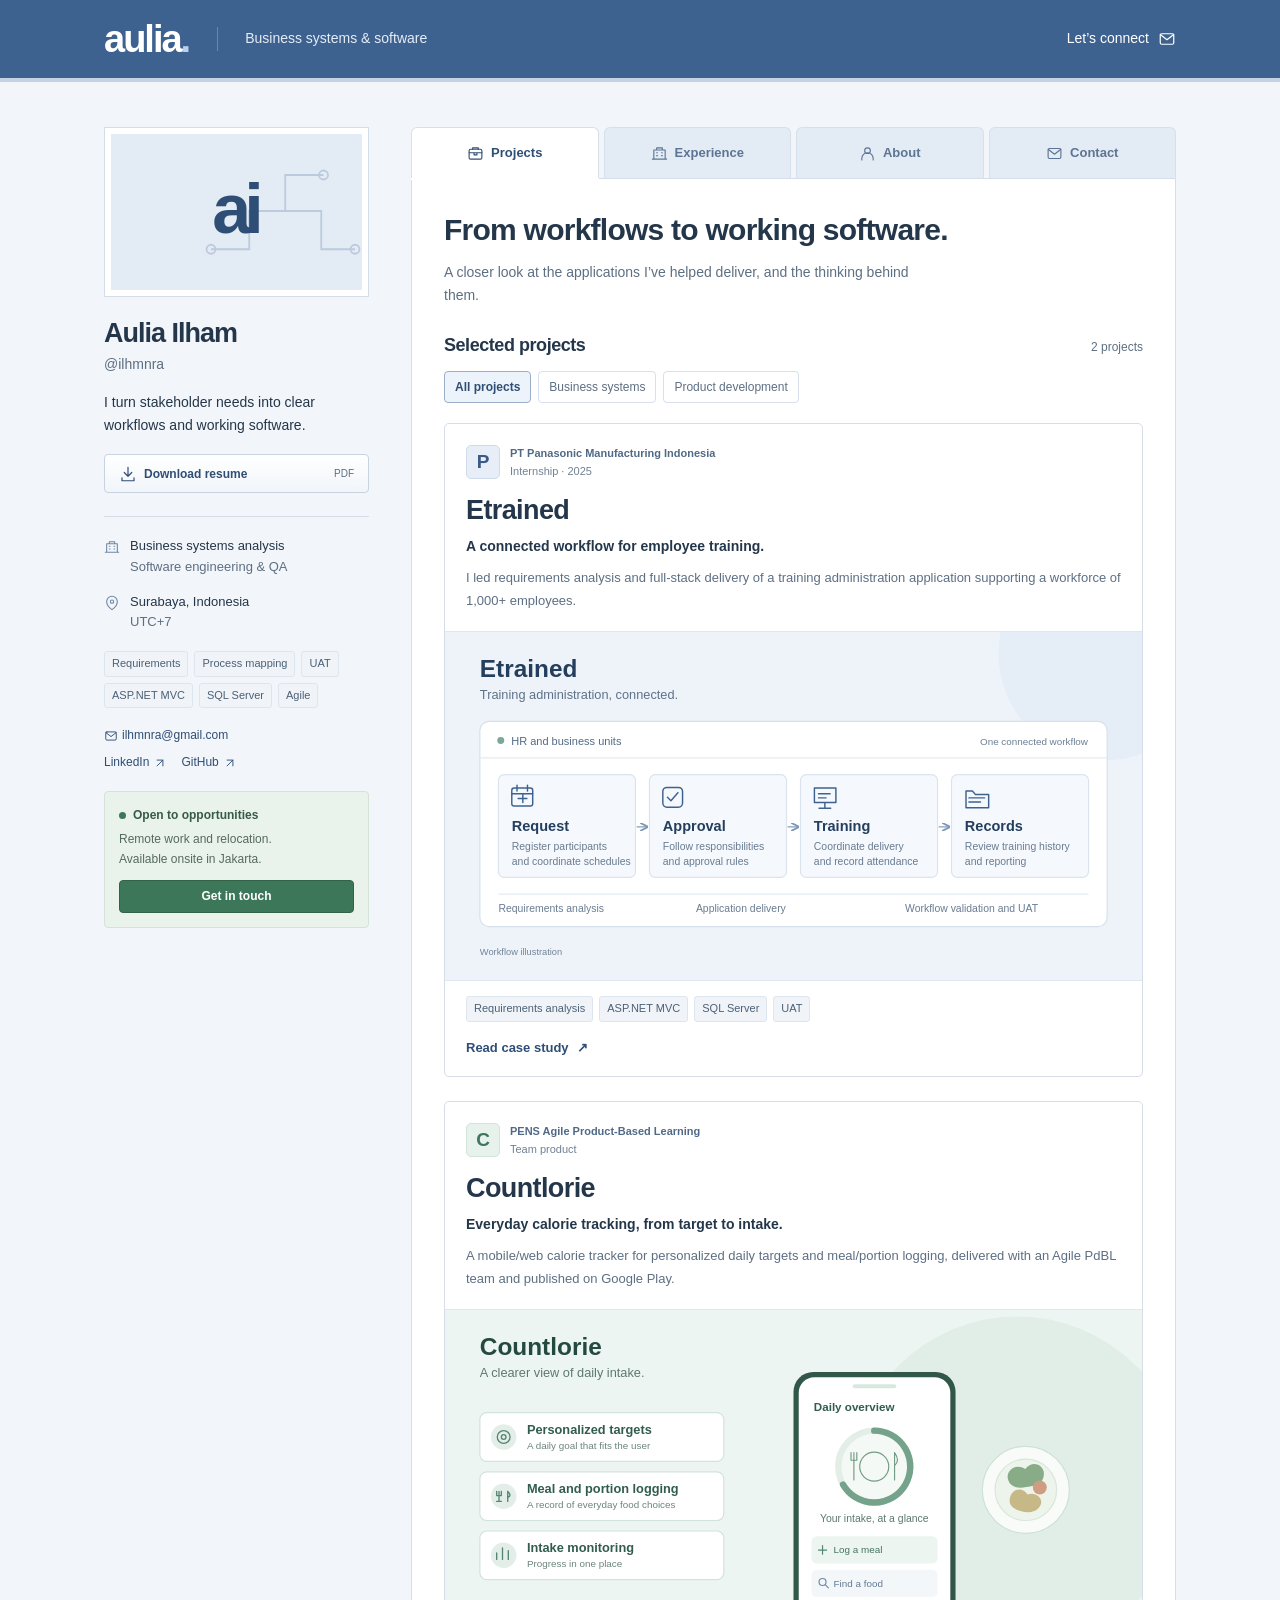
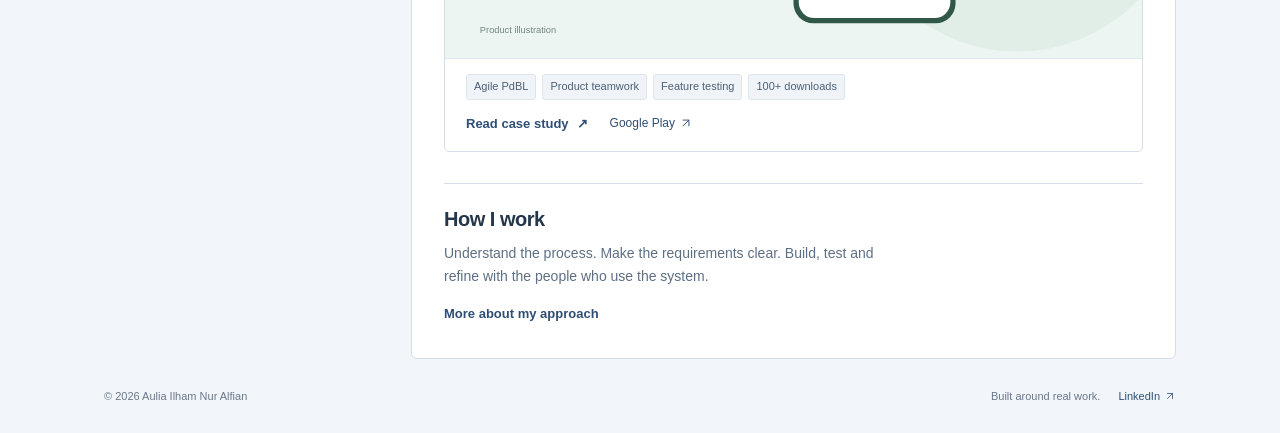
==== index.html @ 9105d826 "Build Aulia Ilham portfolio with project case studies" ====
<!doctype html>
<html lang="en"><head><meta charset="utf-8"><meta name="viewport" content="width=device-width, initial-scale=1">
<title>Projects | Aulia Ilham</title><meta name="description" content="Business systems analysis and software engineering portfolio of Aulia Ilham. Explore Etrained at Panasonic and the Countlorie Agile product.">
<meta name="theme-color" content="#3e628f"><meta property="og:type" content="website"><meta property="og:title" content="Projects | Aulia Ilham"><meta property="og:description" content="Business systems analysis and software engineering portfolio of Aulia Ilham. Explore Etrained at Panasonic and the Countlorie Agile product.">
<link rel="icon" href="./assets/favicon.svg" type="image/svg+xml"><link rel="stylesheet" href="./assets/styles.css"><script src="./assets/site.js" defer></script></head>
<body><a class="skip-link" href="#main-content">Skip to content</a>
<header class="masthead"><div class="masthead-inner"><a class="wordmark" href="./index.html" aria-label="Aulia Ilham home">aulia<span>.</span></a><p>Business systems &amp; software</p><a class="header-contact" href="mailto:ilhmnra@gmail.com">Let’s connect <svg class="icon" viewBox="0 0 24 24" fill="none" stroke="currentColor" stroke-width="1.6" stroke-linecap="round" stroke-linejoin="round" aria-hidden="true"><rect x="3" y="5" width="18" height="14" rx="2"/><path d="m3 6 9 7 9-7"/></svg></a></div></header>
<div class="layout"><aside class="profile" aria-label="About Aulia Ilham">
<div class="avatar" aria-hidden="true"><span>ai</span><svg viewBox="0 0 160 160"><path d="M16 106h34V72h32V40h34M82 72h32v34h30"/><circle cx="16" cy="106" r="4"/><circle cx="116" cy="40" r="4"/><circle cx="144" cy="106" r="4"/></svg></div>
<h2>Aulia Ilham</h2><p class="handle">@ilhmnra</p><p class="profile-intro">I turn stakeholder needs into clear workflows and working software.</p>
<a class="button secondary resume-button" href="./assets/Aulia-Ilham-Resume.pdf" download><svg class="icon" viewBox="0 0 24 24" fill="none" stroke="currentColor" stroke-width="1.6" stroke-linecap="round" stroke-linejoin="round" aria-hidden="true"><path d="M12 3v12m-5-5 5 5 5-5M4 17v4h16v-4"/></svg> Download resume <span class="file-type">PDF</span></a>
<div class="profile-details"><p><svg class="icon" viewBox="0 0 24 24" fill="none" stroke="currentColor" stroke-width="1.6" stroke-linecap="round" stroke-linejoin="round" aria-hidden="true"><path d="M4 20V7h16v13M8 7V4h8v3M2 20h20M8 11h1m6 0h1m-8 4h1m6 0h1"/></svg> Business systems analysis<br><span>Software engineering &amp; QA</span></p><p><svg class="icon" viewBox="0 0 24 24" fill="none" stroke="currentColor" stroke-width="1.6" stroke-linecap="round" stroke-linejoin="round" aria-hidden="true"><path d="M20 10c0 6-8 12-8 12S4 16 4 10a8 8 0 0 1 16 0Z"/><circle cx="12" cy="10" r="2.5"/></svg> Surabaya, Indonesia<br><span>UTC+7</span></p></div>
<ul class="chips" aria-label="Topics"><li>Requirements</li><li>Process mapping</li><li>UAT</li><li>ASP.NET MVC</li><li>SQL Server</li><li>Agile</li></ul>
<div class="profile-links"><a href="mailto:ilhmnra@gmail.com"><svg class="icon" viewBox="0 0 24 24" fill="none" stroke="currentColor" stroke-width="1.6" stroke-linecap="round" stroke-linejoin="round" aria-hidden="true"><rect x="3" y="5" width="18" height="14" rx="2"/><path d="m3 6 9 7 9-7"/></svg> ilhmnra@gmail.com</a><a class="" href="https://www.linkedin.com/in/auliailham/" target="_blank" rel="noopener noreferrer">LinkedIn<svg class="icon" viewBox="0 0 24 24" fill="none" stroke="currentColor" stroke-width="1.6" stroke-linecap="round" stroke-linejoin="round" aria-hidden="true"><path d="M7 17 17 7M7 7h10v10"/></svg></a><a class="" href="https://github.com/ilhmnra" target="_blank" rel="noopener noreferrer">GitHub<svg class="icon" viewBox="0 0 24 24" fill="none" stroke="currentColor" stroke-width="1.6" stroke-linecap="round" stroke-linejoin="round" aria-hidden="true"><path d="M7 17 17 7M7 7h10v10"/></svg></a></div>
<div class="availability"><p><span class="status-dot" aria-hidden="true"></span>Open to opportunities</p><span>Remote work and relocation.<br> Available onsite in Jakarta.</span><a class="button positive" href="./contact/index.html">Get in touch</a></div></aside>
<div class="content-column"><nav class="tabs" aria-label="Portfolio sections"><a href="./index.html" aria-current=page><svg class="icon" viewBox="0 0 24 24" fill="none" stroke="currentColor" stroke-width="1.6" stroke-linecap="round" stroke-linejoin="round" aria-hidden="true"><rect x="3" y="6" width="18" height="14" rx="2"/><path d="M8 6V4h8v2M3 11h18M10 11v3h4v-3"/></svg><span>Projects</span></a><a href="./experience/index.html" ><svg class="icon" viewBox="0 0 24 24" fill="none" stroke="currentColor" stroke-width="1.6" stroke-linecap="round" stroke-linejoin="round" aria-hidden="true"><path d="M4 20V7h16v13M8 7V4h8v3M2 20h20M8 11h1m6 0h1m-8 4h1m6 0h1"/></svg><span>Experience</span></a><a href="./about/index.html" ><svg class="icon" viewBox="0 0 24 24" fill="none" stroke="currentColor" stroke-width="1.6" stroke-linecap="round" stroke-linejoin="round" aria-hidden="true"><circle cx="12" cy="8" r="4"/><path d="M4 21v-2a8 8 0 0 1 16 0v2"/></svg><span>About</span></a><a href="./contact/index.html" ><svg class="icon" viewBox="0 0 24 24" fill="none" stroke="currentColor" stroke-width="1.6" stroke-linecap="round" stroke-linejoin="round" aria-hidden="true"><rect x="3" y="5" width="18" height="14" rx="2"/><path d="m3 6 9 7 9-7"/></svg><span>Contact</span></a></nav><main id="main-content" tabindex="-1">
<section class="page-heading"><h1>From workflows to working software.</h1><p>A closer look at the applications I’ve helped deliver, and the thinking behind them.</p></section>
<section class="project-collection" aria-labelledby="projects-heading"><div class="collection-heading"><h2 id="projects-heading">Selected projects</h2><span class="result-count" data-result-count aria-live="polite">2 projects</span></div>
<div class="filters" role="group" aria-label="Filter projects"><button class="filter" type="button" aria-pressed="true" data-filter="all">All projects</button><button class="filter" type="button" aria-pressed="false" data-filter="business">Business systems</button><button class="filter" type="button" aria-pressed="false" data-filter="product">Product development</button></div>
<article class="project-card" data-category="business"><div class="project-card-copy"><div class="project-context"><span class="company-mark">P</span><span>PT Panasonic Manufacturing Indonesia<small>Internship · 2025</small></span></div><h3><a href="projects/etrained/index.html">Etrained</a></h3><p class="project-subtitle">A connected workflow for employee training.</p><p>I led requirements analysis and full-stack delivery of a training administration application supporting a workforce of 1,000+ employees.</p></div><a class="project-visual" href="projects/etrained/index.html" tabindex="-1" aria-hidden="true"><img src="assets/etrained-overview.svg" alt="" width="1200" height="600" fetchpriority="high"></a><div class="project-card-bottom"><ul class="chips" aria-label="Topics"><li>Requirements analysis</li><li>ASP.NET MVC</li><li>SQL Server</li><li>UAT</li></ul><a class="read-link" href="projects/etrained/index.html">Read case study <span aria-hidden="true">↗</span></a></div></article>
<article class="project-card" data-category="product"><div class="project-card-copy"><div class="project-context"><span class="company-mark mint">C</span><span>PENS Agile Product-Based Learning<small>Team product</small></span></div><h3><a href="projects/countlorie/index.html">Countlorie</a></h3><p class="project-subtitle">Everyday calorie tracking, from target to intake.</p><p>A mobile/web calorie tracker for personalized daily targets and meal/portion logging, delivered with an Agile PdBL team and published on Google Play.</p></div><a class="project-visual" href="projects/countlorie/index.html" tabindex="-1" aria-hidden="true"><img src="assets/countlorie-overview.svg" alt="" width="1200" height="600" loading="lazy"></a><div class="project-card-bottom"><ul class="chips" aria-label="Topics"><li>Agile PdBL</li><li>Product teamwork</li><li>Feature testing</li><li>100+ downloads</li></ul><div class="project-actions"><a class="read-link" href="projects/countlorie/index.html">Read case study <span aria-hidden="true">↗</span></a><a class="text-link" href="https://play.google.com/store/apps/details?id=com.agilepdbl.countlorie" target="_blank" rel="noopener noreferrer">Google Play<svg class="icon" viewBox="0 0 24 24" fill="none" stroke="currentColor" stroke-width="1.6" stroke-linecap="round" stroke-linejoin="round" aria-hidden="true"><path d="M7 17 17 7M7 7h10v10"/></svg></a></div></div></article></section>
<section class="closing-note"><h2>How I work</h2><p>Understand the process. Make the requirements clear. Build, test and refine with the people who use the system.</p><a href="about/index.html">More about my approach</a></section></main></div></div>
<footer class="footer"><span>© <span data-current-year>2026</span> Aulia Ilham Nur Alfian</span><span>Built around real work.</span><a class="" href="https://www.linkedin.com/in/auliailham/" target="_blank" rel="noopener noreferrer">LinkedIn<svg class="icon" viewBox="0 0 24 24" fill="none" stroke="currentColor" stroke-width="1.6" stroke-linecap="round" stroke-linejoin="round" aria-hidden="true"><path d="M7 17 17 7M7 7h10v10"/></svg></a></footer></body></html>
---- assets/styles.css ----
:root{--blue:#3e628f;--blue-dark:#2f4e75;--paper:#fff;--canvas:#f2f5f9;--ink:#24364a;--muted:#5d6f83;--line:#d5dee8;--pale:#eaf0f7;--green:#3d7759;--heading:"Trebuchet MS",Arial,sans-serif;--body:Arial,Helvetica,sans-serif}
*{box-sizing:border-box}html{scroll-behavior:smooth}body{margin:0;background:var(--canvas);color:var(--ink);font:15px/1.65 var(--body)}a{color:var(--blue-dark);text-decoration:none;text-underline-offset:3px}a:hover{text-decoration:underline}a:focus-visible,button:focus-visible{outline:3px solid #c07129;outline-offset:4px}button{font:inherit}button,a{-webkit-tap-highlight-color:transparent}img{max-width:100%;height:auto;display:block}h1,h2,h3,p,ul,ol,dl{margin:0}h1,h2,h3{font-family:var(--heading);line-height:1.25;letter-spacing:-.025em}h1{font-size:32px}h2{font-size:22px}h3{font-size:19px}p+p{margin-top:14px}.icon{width:18px;height:18px;flex:0 0 auto;vertical-align:middle}.skip-link{position:fixed;z-index:5;left:16px;top:-100px;background:#fff;padding:10px 16px;border:2px solid var(--blue)}.skip-link:focus{top:12px}.masthead{background:var(--blue);border-bottom:4px solid #c5d2e3;color:#fff}.masthead-inner{max-width:1120px;margin:auto;min-height:78px;display:flex;align-items:center;gap:28px;padding:8px 24px}.wordmark{font-family:var(--heading);font-size:38px;line-height:1;font-weight:bold;letter-spacing:-2px;color:#fff}.wordmark span{color:#bbd2ed}.wordmark:hover{text-decoration:none}.masthead p{border-left:1px solid #6a86a8;padding-left:27px;color:#e4edf7;font-size:14px}.header-contact{margin-left:auto;display:inline-flex;align-items:center;gap:9px;color:#fff;font-size:14px}.layout{max-width:1120px;margin:38px auto 0;display:grid;grid-template-columns:258px minmax(0,1fr);gap:34px;padding:0 24px;align-items:start}.profile{position:sticky;top:26px}.avatar{height:154px;border:1px solid var(--line);background:#e3ebf5;position:relative;overflow:hidden;display:flex;align-items:center;justify-content:center;box-shadow:inset 0 0 0 6px #fff;margin-bottom:20px}.avatar span{font:bold 70px/.9 var(--heading);letter-spacing:-7px;color:var(--blue-dark);position:relative;z-index:1;margin:0 4px 5px 0}.avatar svg{position:absolute;right:-5px;bottom:-14px;width:180px;opacity:.23;fill:none;stroke:var(--blue);stroke-width:1.6}.profile h2{font-size:27px;letter-spacing:-1px}.handle{font-size:14px;color:var(--muted);margin-top:2px}.profile-intro{font-size:14px;margin-top:15px;line-height:1.65}.button{display:inline-flex;justify-content:center;align-items:center;gap:9px;min-height:39px;padding:8px 14px;border-radius:4px;border:1px solid transparent;font-weight:bold;font-size:13px;line-height:1.5;text-decoration:none}.button:hover{text-decoration:none}.secondary{background:linear-gradient(#fff,#f1f5fa);border-color:#c8d3e0;color:var(--blue-dark)}.secondary:hover{background:#eaf0f8}.primary{background:var(--blue);border-color:var(--blue);color:#fff}.primary:hover{background:var(--blue-dark)}.positive{color:#fff;background:var(--green);border-color:#326348}.positive:hover{background:#326348}.resume-button{width:100%;margin-top:17px;font-size:12px;gap:7px}.file-type{font-size:10px;font-weight:normal;color:var(--muted);margin-left:auto}.profile-details{margin-top:23px;padding-top:19px;border-top:1px solid var(--line);font-size:13px}.profile-details p{position:relative;padding-left:26px;line-height:1.6}.profile-details .icon{position:absolute;left:0;top:3px;width:16px;height:16px;color:#6d86a3}.profile-details span{color:var(--muted)}.chips{display:flex;list-style:none;padding:0;gap:6px;flex-wrap:wrap}.chips li{font-size:11px;line-height:1.4;padding:4px 7px;background:#f0f4f8;border:1px solid #dde5ee;color:#4b6077;border-radius:3px}.profile>.chips{margin-top:18px}.profile-links{display:flex;flex-wrap:wrap;gap:7px 14px;margin:18px 0;font-size:12px}.profile-links>a{display:inline-flex;align-items:center;gap:4px}.profile-links>a:first-child{width:100%}.profile-links .icon{width:14px;height:14px}.availability{padding:14px;border:1px solid #d4e2d7;border-radius:4px;background:#eaf2ec;font-size:12px}.availability p{font-weight:bold;color:#365c46;display:flex;gap:7px;align-items:center;margin-bottom:5px}.status-dot{height:7px;width:7px;background:var(--green);border-radius:100%;display:inline-block;flex:0 0 auto}.availability>span{display:block;color:#546b5c;line-height:1.6}.availability .button{margin-top:11px;min-height:33px;padding:5px;width:100%;font-size:12px}.content-column{min-width:0}.tabs{display:grid;grid-template-columns:repeat(4,1fr);gap:5px;position:relative;z-index:1}.tabs a{border:1px solid #d6e0eb;border-bottom:0;background:#e3ebf5;border-radius:6px 6px 0 0;display:flex;align-items:center;justify-content:center;gap:7px;min-height:51px;color:#5d7594;font-size:13px;font-weight:bold}.tabs a:hover{background:#edf3fa;text-decoration:none}.tabs a[aria-current=page]{background:#fff;color:var(--blue-dark);box-shadow:0 2px 0 #fff}.tabs .icon{width:17px;height:17px}main{background:#fff;border:1px solid var(--line);padding:30px;min-height:600px;border-radius:0 0 6px 6px}main:focus{outline:0}.page-heading{margin-bottom:27px}.page-heading h1{font-size:30px;max-width:570px}.page-heading p{margin-top:12px;color:var(--muted);font-size:14px;max-width:60ch}.collection-heading{display:flex;align-items:baseline;justify-content:space-between;gap:12px;margin-bottom:14px}.collection-heading h2{font-size:18px}.result-count{font-size:12px;color:var(--muted)}.filters{display:flex;gap:7px;flex-wrap:wrap;margin-bottom:20px}.filter{border:1px solid #d7e0eb;border-radius:4px;background:#fff;color:var(--muted);padding:6px 10px;cursor:pointer;font-size:12px;line-height:1.5}.filter:hover{background:#f2f6fb}.filter[aria-pressed=true]{border-color:#9aafc9;background:#edf3fa;color:#2f4e75;font-weight:bold}.project-card{border:1px solid var(--line);border-radius:5px;overflow:hidden;margin-bottom:24px;background:#fff}.project-card[hidden]{display:none}.project-card-copy{padding:21px 21px 18px}.project-context{display:flex;align-items:center;gap:10px;font-size:11px;font-weight:bold;color:#506987;line-height:1.5;margin-bottom:15px}.project-context small{display:block;font-size:11px;font-weight:normal;color:#718094;margin-top:1px}.company-mark{display:flex;align-items:center;justify-content:center;background:#e8eef7;color:#3a5b85;border:1px solid #cfdaea;width:34px;height:34px;font:700 19px var(--heading);border-radius:5px}.company-mark.mint{background:#e8f2ed;border-color:#d1e5d9;color:#3e785c}.project-card h3{font-size:27px;letter-spacing:-.6px}.project-card h3 a{color:var(--ink)}.project-subtitle{font-weight:bold;font-size:14px;margin:7px 0 9px}.project-card-copy>p:last-child{font-size:13px;color:var(--muted);line-height:1.75;margin-top:0}.project-visual{display:block;border-top:1px solid #e1e7f0;border-bottom:1px solid #e1e7f0;background:#edf3fa}.project-visual img{width:100%;aspect-ratio:2/1;object-fit:contain}.project-card-bottom{padding:15px 21px 17px}.project-card-bottom .chips{margin-bottom:13px}.read-link{font-size:13px;font-weight:bold;display:inline-flex;gap:8px;align-items:center}.project-actions{display:flex;align-items:center;gap:22px;flex-wrap:wrap}.text-link{display:inline-flex;align-items:center;gap:4px;font-size:12px}.text-link .icon{width:14px;height:14px}.closing-note{margin-top:31px;padding-top:23px;border-top:1px solid var(--line)}.closing-note h2{font-size:20px}.closing-note p{font-size:14px;color:var(--muted);margin:10px 0 13px;max-width:60ch}.closing-note a{font-size:13px;font-weight:bold}.back-link{font-size:12px;display:inline-block;margin-bottom:24px}.case-context{font-size:12px;color:var(--muted);margin-bottom:12px}.case-header h1{font-size:38px}.case-deck{font-size:18px;line-height:1.5;max-width:42ch;margin-top:10px}.case-header .chips{margin-top:18px}.case-image{width:100%;border:1px solid var(--line);border-radius:4px;margin-top:25px}.project-facts{display:grid;grid-template-columns:1fr 1fr;column-gap:24px;row-gap:19px;padding:23px 0;border-bottom:1px solid var(--line)}dt{font-size:12px;font-weight:bold;color:var(--muted);margin-bottom:5px}dd{margin:0;font-size:13px;line-height:1.6}.case-study>section{margin-top:30px}.case-study h2{font-size:22px;margin-bottom:12px}.case-study section p{font-size:14px;line-height:1.8;max-width:70ch}.feature-list{padding-left:19px;margin-top:14px;font-size:14px;line-height:1.8}.feature-list li+li{margin-top:6px}.outcome{border-left:3px solid #aac1dc;padding-left:18px}.project-note{font-size:12px;color:var(--muted);line-height:1.6;margin:24px 0}.experience-list{list-style:none;padding:0}.experience-list>li{padding:24px 0;border-top:1px solid var(--line)}.experience-list>li:first-child{padding-top:0;border-top:0}.experience-top{display:flex;justify-content:space-between;align-items:baseline;gap:15px}.experience-top h2{font-size:20px}.experience-top time{font-size:12px;color:var(--muted);white-space:nowrap}.experience-list h3{font-size:14px;line-height:1.5;margin-top:9px;letter-spacing:0;font-weight:normal}.experience-list .engagement{font-size:11px;margin-top:7px;color:#627389}.experience-list p:last-of-type{font-size:13px;color:var(--muted);margin-top:10px}.experience-list a{font-size:13px;font-weight:bold;display:inline-block;margin-top:12px}.prose>section+section{margin-top:30px;padding-top:26px;border-top:1px solid var(--line)}.prose h2{font-size:22px;margin-bottom:13px}.prose h3{font-size:16px;line-height:1.5;margin:12px 0 9px}.prose p{font-size:14px;line-height:1.8}.recognition{display:flex;gap:15px}.award-icon{font-size:29px;color:#7d6635;line-height:1.2}.recognition h2{font-size:20px}.recognition p+p{margin-top:9px}.recognition a{display:inline-flex;gap:5px;align-items:center;font-size:12px;margin-top:13px}.recognition a .icon{width:13px;height:13px}.skills-list>div{margin-top:18px}.skills-list dt{font-size:13px;color:var(--ink)}.skills-list dd{font-size:14px;color:var(--muted)}.contact-intro{display:flex;align-items:flex-start;gap:10px;padding:17px;background:#eff5f1;border:1px solid #dce7df;border-radius:4px}.contact-intro .status-dot{margin-top:8px}.contact-intro p{font-size:13px;color:#466653}.contact-list{margin:24px 0 28px}.contact-list>div{padding:17px 0;border-bottom:1px solid var(--line)}.contact-list dd a{display:inline-flex;align-items:center;gap:5px;font-size:15px;overflow-wrap:anywhere}.contact-list .icon{width:15px;height:15px}.resume-note{margin-top:40px;padding-top:25px;border-top:1px solid var(--line)}.resume-note h2{font-size:20px}.resume-note p{font-size:14px;color:var(--muted);margin:11px 0}.resume-note a{font-size:13px;font-weight:bold}.footer{max-width:1120px;margin:28px auto 0;padding:0 24px 28px;display:flex;align-items:center;gap:18px;color:#69788b;font-size:11px}.footer>span:nth-child(2){margin-left:auto}.footer a{display:inline-flex;gap:4px;align-items:center}.footer .icon{width:12px;height:12px}
@media(min-width:1280px){.layout{margin-top:45px;gap:42px;grid-template-columns:265px minmax(0,1fr)}main{padding:32px}.avatar{height:170px}}
@media(max-width:850px){.layout{grid-template-columns:210px minmax(0,1fr);gap:22px;padding:0 20px;margin-top:26px}.masthead-inner{padding-left:20px;padding-right:20px}.profile h2{font-size:24px}.avatar{height:140px}.profile-intro{font-size:13px}main{padding:24px}.tabs a{gap:6px;font-size:12px}.tabs .icon{width:14px;height:14px}.page-heading h1{font-size:27px}.project-card-copy,.project-card-bottom{padding-left:17px;padding-right:17px}.project-facts{grid-template-columns:1fr}.experience-top{display:block}.experience-top time{display:block;margin-top:5px}}
@media(max-width:650px){.masthead-inner{min-height:63px;gap:17px;padding:10px 18px}.wordmark{font-size:32px}.masthead p{font-size:11px;border-left:0;padding-left:0;max-width:130px;line-height:1.4}.header-contact{font-size:11px}.header-contact .icon{display:none}.layout{display:block;margin-top:22px;padding:0 16px}.profile{position:static;display:grid;grid-template-columns:78px minmax(0,1fr);column-gap:17px;margin:0 3px 26px}.avatar{grid-column:1;grid-row:1/4;height:82px;width:78px;box-shadow:inset 0 0 0 4px #fff;margin:0}.avatar span{font-size:45px;letter-spacing:-4px}.avatar svg{width:120px;right:-27px}.profile h2{grid-column:2;font-size:25px;align-self:end}.profile .handle{grid-column:2;margin-top:0;font-size:12px}.profile-intro{grid-column:1/-1;margin-top:16px;font-size:14px}.resume-button{grid-column:2;grid-row:3;margin-top:8px;width:max-content;min-height:31px;padding:5px 8px;font-size:11px}.resume-button .icon{width:13px;height:13px}.file-type{font-size:9px}.profile-details{grid-column:1/-1;border-top:0;padding:0;margin-top:16px;display:flex;gap:20px;flex-wrap:wrap}.profile-details p{font-size:11px}.profile-details p+p{margin-top:0}.profile-details .icon{width:14px;height:14px;top:2px}.profile-details span{font-size:11px}.profile>.chips{grid-column:1/-1;margin-top:14px;gap:5px}.profile>.chips li{font-size:10px;padding:3px 6px}.profile-links{grid-column:1/-1;margin:14px 0;gap:8px 16px}.profile-links>a:first-child{width:auto}.availability{grid-column:1/-1;display:grid;grid-template-columns:1fr auto;column-gap:15px;padding:12px 13px}.availability p{grid-column:1;font-size:11px;margin:0}.availability>span{grid-column:1;font-size:11px;line-height:1.5;margin-top:3px}.availability>span br{display:none}.availability .button{grid-column:2;grid-row:1/3;margin:0;width:auto;align-self:center;font-size:11px;min-height:33px;padding:6px 13px}.tabs{gap:4px}.tabs a{min-height:45px;font-size:12px;gap:5px}main{padding:24px 19px;min-height:400px}.page-heading{margin-bottom:23px}.page-heading h1{font-size:28px;max-width:440px}.page-heading p{font-size:13px;margin-top:11px}.filters{gap:5px}.filter{font-size:11px;padding:5px 8px}.project-card-copy{padding:18px 16px}.project-card h3{font-size:26px}.project-subtitle{font-size:13px}.project-card-copy>p:last-child{font-size:12px}.project-context{font-size:10px}.project-context small{font-size:10px}.project-card-bottom{padding:13px 16px 16px}.project-card-bottom .chips{gap:5px}.project-card-bottom .chips li{font-size:10px}.project-actions{gap:19px}.read-link{font-size:12px}.case-header h1{font-size:34px}.case-deck{font-size:17px}.case-study h2{font-size:21px}.case-study section p{font-size:14px}.case-header .chips{gap:5px}.case-header .chips li{font-size:10px}.project-facts{grid-template-columns:1fr 1fr;gap:17px}.project-facts dd{font-size:12px}.project-facts dt{font-size:11px}.experience-top{display:flex}.experience-top h2{font-size:19px}.experience-top time{font-size:11px;margin-top:0}.experience-list h3{font-size:13px}.footer{padding:0 19px 24px;font-size:10px;flex-wrap:wrap;gap:8px 16px}.footer>span:nth-child(2){display:none}.footer>a{margin-left:auto}}
@media(max-width:370px){.masthead-inner{gap:12px}.masthead p{font-size:10px;max-width:115px}.header-contact{font-size:10px}.layout{padding:0 10px}.tabs a{font-size:11px;gap:4px}.tabs .icon{width:13px;height:13px}main{padding:22px 15px}.experience-top{display:block}.experience-top time{margin-top:4px}.project-facts{grid-template-columns:1fr}}
@media(prefers-reduced-motion:reduce){html{scroll-behavior:auto}}
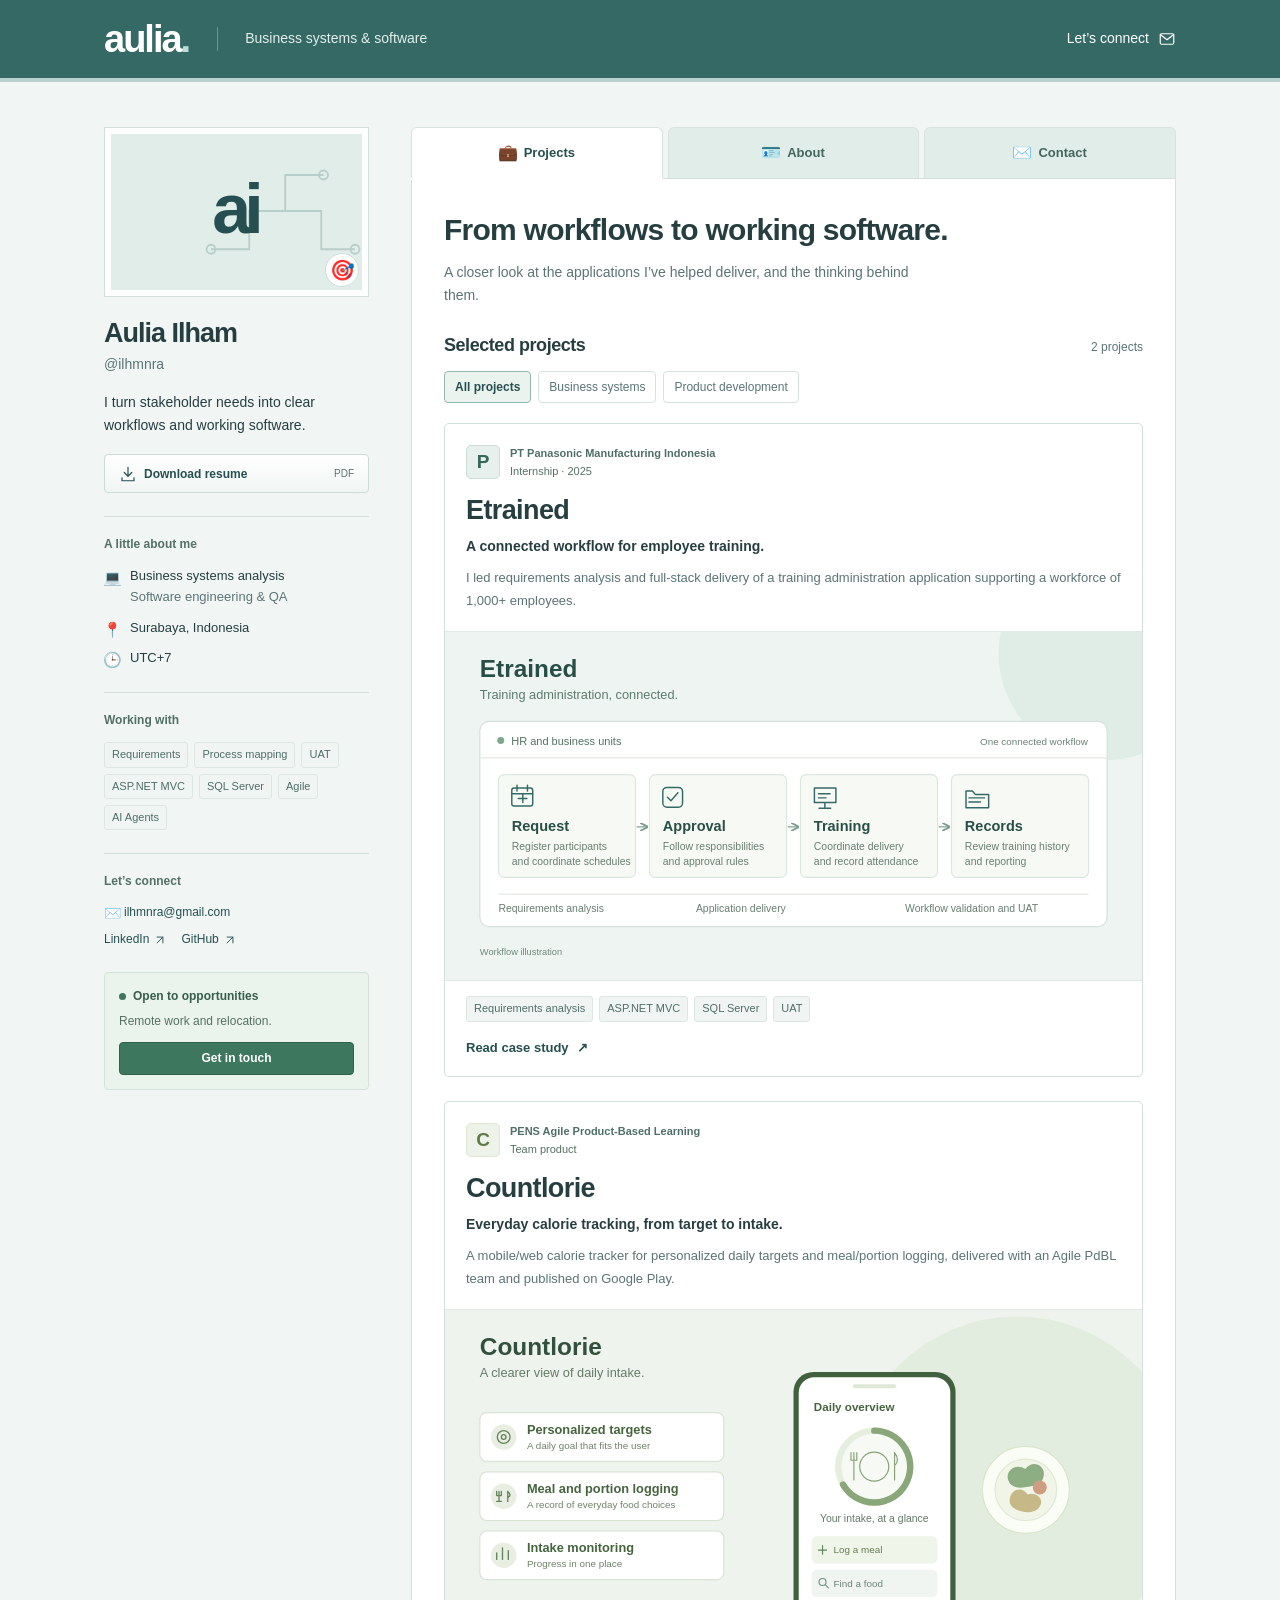
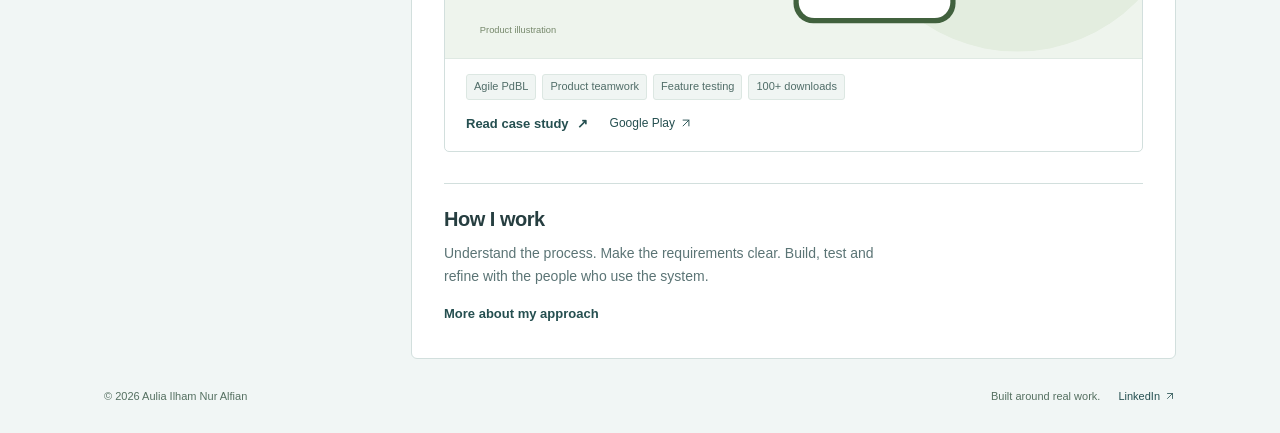
==== commit a653b3ae: "Build Aulia Ilham portfolio with project case studies" ====
--- a/index.html
+++ b/index.html
@@ -1,23 +1,23 @@
 <!doctype html>
 <html lang="en"><head><meta charset="utf-8"><meta name="viewport" content="width=device-width, initial-scale=1">
 <title>Projects | Aulia Ilham</title><meta name="description" content="Business systems analysis and software engineering portfolio of Aulia Ilham. Explore Etrained at Panasonic and the Countlorie Agile product.">
-<meta name="theme-color" content="#3e628f"><meta property="og:type" content="website"><meta property="og:title" content="Projects | Aulia Ilham"><meta property="og:description" content="Business systems analysis and software engineering portfolio of Aulia Ilham. Explore Etrained at Panasonic and the Countlorie Agile product.">
+<meta name="theme-color" content="#356965"><link rel="canonical" href="https://ilhmnra.github.io/"><meta property="og:url" content="https://ilhmnra.github.io/"><meta property="og:type" content="website"><meta property="og:title" content="Projects | Aulia Ilham"><meta property="og:description" content="Business systems analysis and software engineering portfolio of Aulia Ilham. Explore Etrained at Panasonic and the Countlorie Agile product.">
 <link rel="icon" href="./assets/favicon.svg" type="image/svg+xml"><link rel="stylesheet" href="./assets/styles.css"><script src="./assets/site.js" defer></script></head>
 <body><a class="skip-link" href="#main-content">Skip to content</a>
-<header class="masthead"><div class="masthead-inner"><a class="wordmark" href="./index.html" aria-label="Aulia Ilham home">aulia<span>.</span></a><p>Business systems &amp; software</p><a class="header-contact" href="mailto:ilhmnra@gmail.com">Let’s connect <svg class="icon" viewBox="0 0 24 24" fill="none" stroke="currentColor" stroke-width="1.6" stroke-linecap="round" stroke-linejoin="round" aria-hidden="true"><rect x="3" y="5" width="18" height="14" rx="2"/><path d="m3 6 9 7 9-7"/></svg></a></div></header>
+<header class="masthead"><div class="masthead-inner"><a class="wordmark" href="./" aria-label="Aulia Ilham home">aulia<span>.</span></a><p>Business systems &amp; software</p><a class="header-contact" href="mailto:ilhmnra@gmail.com">Let’s connect <svg class="icon" viewBox="0 0 24 24" fill="none" stroke="currentColor" stroke-width="1.6" stroke-linecap="round" stroke-linejoin="round" aria-hidden="true"><rect x="3" y="5" width="18" height="14" rx="2"/><path d="m3 6 9 7 9-7"/></svg></a></div></header>
 <div class="layout"><aside class="profile" aria-label="About Aulia Ilham">
-<div class="avatar" aria-hidden="true"><span>ai</span><svg viewBox="0 0 160 160"><path d="M16 106h34V72h32V40h34M82 72h32v34h30"/><circle cx="16" cy="106" r="4"/><circle cx="116" cy="40" r="4"/><circle cx="144" cy="106" r="4"/></svg></div>
+<div class="avatar" aria-hidden="true"><span>ai</span><svg viewBox="0 0 160 160"><path d="M16 106h34V72h32V40h34M82 72h32v34h30"/><circle cx="16" cy="106" r="4"/><circle cx="116" cy="40" r="4"/><circle cx="144" cy="106" r="4"/></svg><span class="avatar-badge">🎯</span></div>
 <h2>Aulia Ilham</h2><p class="handle">@ilhmnra</p><p class="profile-intro">I turn stakeholder needs into clear workflows and working software.</p>
 <a class="button secondary resume-button" href="./assets/Aulia-Ilham-Resume.pdf" download><svg class="icon" viewBox="0 0 24 24" fill="none" stroke="currentColor" stroke-width="1.6" stroke-linecap="round" stroke-linejoin="round" aria-hidden="true"><path d="M12 3v12m-5-5 5 5 5-5M4 17v4h16v-4"/></svg> Download resume <span class="file-type">PDF</span></a>
-<div class="profile-details"><p><svg class="icon" viewBox="0 0 24 24" fill="none" stroke="currentColor" stroke-width="1.6" stroke-linecap="round" stroke-linejoin="round" aria-hidden="true"><path d="M4 20V7h16v13M8 7V4h8v3M2 20h20M8 11h1m6 0h1m-8 4h1m6 0h1"/></svg> Business systems analysis<br><span>Software engineering &amp; QA</span></p><p><svg class="icon" viewBox="0 0 24 24" fill="none" stroke="currentColor" stroke-width="1.6" stroke-linecap="round" stroke-linejoin="round" aria-hidden="true"><path d="M20 10c0 6-8 12-8 12S4 16 4 10a8 8 0 0 1 16 0Z"/><circle cx="12" cy="10" r="2.5"/></svg> Surabaya, Indonesia<br><span>UTC+7</span></p></div>
-<ul class="chips" aria-label="Topics"><li>Requirements</li><li>Process mapping</li><li>UAT</li><li>ASP.NET MVC</li><li>SQL Server</li><li>Agile</li></ul>
-<div class="profile-links"><a href="mailto:ilhmnra@gmail.com"><svg class="icon" viewBox="0 0 24 24" fill="none" stroke="currentColor" stroke-width="1.6" stroke-linecap="round" stroke-linejoin="round" aria-hidden="true"><rect x="3" y="5" width="18" height="14" rx="2"/><path d="m3 6 9 7 9-7"/></svg> ilhmnra@gmail.com</a><a class="" href="https://www.linkedin.com/in/auliailham/" target="_blank" rel="noopener noreferrer">LinkedIn<svg class="icon" viewBox="0 0 24 24" fill="none" stroke="currentColor" stroke-width="1.6" stroke-linecap="round" stroke-linejoin="round" aria-hidden="true"><path d="M7 17 17 7M7 7h10v10"/></svg></a><a class="" href="https://github.com/ilhmnra" target="_blank" rel="noopener noreferrer">GitHub<svg class="icon" viewBox="0 0 24 24" fill="none" stroke="currentColor" stroke-width="1.6" stroke-linecap="round" stroke-linejoin="round" aria-hidden="true"><path d="M7 17 17 7M7 7h10v10"/></svg></a></div>
-<div class="availability"><p><span class="status-dot" aria-hidden="true"></span>Open to opportunities</p><span>Remote work and relocation.<br> Available onsite in Jakarta.</span><a class="button positive" href="./contact/index.html">Get in touch</a></div></aside>
-<div class="content-column"><nav class="tabs" aria-label="Portfolio sections"><a href="./index.html" aria-current=page><svg class="icon" viewBox="0 0 24 24" fill="none" stroke="currentColor" stroke-width="1.6" stroke-linecap="round" stroke-linejoin="round" aria-hidden="true"><rect x="3" y="6" width="18" height="14" rx="2"/><path d="M8 6V4h8v2M3 11h18M10 11v3h4v-3"/></svg><span>Projects</span></a><a href="./experience/index.html" ><svg class="icon" viewBox="0 0 24 24" fill="none" stroke="currentColor" stroke-width="1.6" stroke-linecap="round" stroke-linejoin="round" aria-hidden="true"><path d="M4 20V7h16v13M8 7V4h8v3M2 20h20M8 11h1m6 0h1m-8 4h1m6 0h1"/></svg><span>Experience</span></a><a href="./about/index.html" ><svg class="icon" viewBox="0 0 24 24" fill="none" stroke="currentColor" stroke-width="1.6" stroke-linecap="round" stroke-linejoin="round" aria-hidden="true"><circle cx="12" cy="8" r="4"/><path d="M4 21v-2a8 8 0 0 1 16 0v2"/></svg><span>About</span></a><a href="./contact/index.html" ><svg class="icon" viewBox="0 0 24 24" fill="none" stroke="currentColor" stroke-width="1.6" stroke-linecap="round" stroke-linejoin="round" aria-hidden="true"><rect x="3" y="5" width="18" height="14" rx="2"/><path d="m3 6 9 7 9-7"/></svg><span>Contact</span></a></nav><main id="main-content" tabindex="-1">
+<section class="sidebar-section"><h3 class="sidebar-heading">A little about me</h3><div class="profile-details"><p><span class="emoji-icon" aria-hidden="true">💻</span> Business systems analysis<br><span>Software engineering &amp; QA</span></p><p><span class="emoji-icon" aria-hidden="true">📍</span> Surabaya, Indonesia</p><p><span class="emoji-icon" aria-hidden="true">🕒</span> UTC+7</p></div></section>
+<section class="sidebar-section"><h3 class="sidebar-heading">Working with</h3><ul class="chips" aria-label="Topics"><li>Requirements</li><li>Process mapping</li><li>UAT</li><li>ASP.NET MVC</li><li>SQL Server</li><li>Agile</li><li>AI Agents</li></ul></section>
+<section class="sidebar-section"><h3 class="sidebar-heading">Let’s connect</h3><div class="profile-links"><a href="mailto:ilhmnra@gmail.com"><span class="emoji-icon" aria-hidden="true">✉️</span> ilhmnra@gmail.com</a><a class="" href="https://www.linkedin.com/in/auliailham/" target="_blank" rel="noopener noreferrer">LinkedIn<svg class="icon" viewBox="0 0 24 24" fill="none" stroke="currentColor" stroke-width="1.6" stroke-linecap="round" stroke-linejoin="round" aria-hidden="true"><path d="M7 17 17 7M7 7h10v10"/></svg></a><a class="" href="https://github.com/ilhmnra" target="_blank" rel="noopener noreferrer">GitHub<svg class="icon" viewBox="0 0 24 24" fill="none" stroke="currentColor" stroke-width="1.6" stroke-linecap="round" stroke-linejoin="round" aria-hidden="true"><path d="M7 17 17 7M7 7h10v10"/></svg></a></div></section>
+<div class="availability"><p><span class="status-dot" aria-hidden="true"></span>Open to opportunities</p><span>Remote work and relocation.</span><a class="button positive" href="./contact/">Get in touch</a></div></aside>
+<div class="content-column"><nav class="tabs" aria-label="Portfolio sections"><a href="./" aria-current=page><span class="emoji-icon" aria-hidden="true">💼</span><span>Projects</span></a><a href="./about/" ><span class="emoji-icon" aria-hidden="true">🪪</span><span>About</span></a><a href="./contact/" ><span class="emoji-icon" aria-hidden="true">✉️</span><span>Contact</span></a></nav><main id="main-content" tabindex="-1">
 <section class="page-heading"><h1>From workflows to working software.</h1><p>A closer look at the applications I’ve helped deliver, and the thinking behind them.</p></section>
 <section class="project-collection" aria-labelledby="projects-heading"><div class="collection-heading"><h2 id="projects-heading">Selected projects</h2><span class="result-count" data-result-count aria-live="polite">2 projects</span></div>
 <div class="filters" role="group" aria-label="Filter projects"><button class="filter" type="button" aria-pressed="true" data-filter="all">All projects</button><button class="filter" type="button" aria-pressed="false" data-filter="business">Business systems</button><button class="filter" type="button" aria-pressed="false" data-filter="product">Product development</button></div>
-<article class="project-card" data-category="business"><div class="project-card-copy"><div class="project-context"><span class="company-mark">P</span><span>PT Panasonic Manufacturing Indonesia<small>Internship · 2025</small></span></div><h3><a href="projects/etrained/index.html">Etrained</a></h3><p class="project-subtitle">A connected workflow for employee training.</p><p>I led requirements analysis and full-stack delivery of a training administration application supporting a workforce of 1,000+ employees.</p></div><a class="project-visual" href="projects/etrained/index.html" tabindex="-1" aria-hidden="true"><img src="assets/etrained-overview.svg" alt="" width="1200" height="600" fetchpriority="high"></a><div class="project-card-bottom"><ul class="chips" aria-label="Topics"><li>Requirements analysis</li><li>ASP.NET MVC</li><li>SQL Server</li><li>UAT</li></ul><a class="read-link" href="projects/etrained/index.html">Read case study <span aria-hidden="true">↗</span></a></div></article>
-<article class="project-card" data-category="product"><div class="project-card-copy"><div class="project-context"><span class="company-mark mint">C</span><span>PENS Agile Product-Based Learning<small>Team product</small></span></div><h3><a href="projects/countlorie/index.html">Countlorie</a></h3><p class="project-subtitle">Everyday calorie tracking, from target to intake.</p><p>A mobile/web calorie tracker for personalized daily targets and meal/portion logging, delivered with an Agile PdBL team and published on Google Play.</p></div><a class="project-visual" href="projects/countlorie/index.html" tabindex="-1" aria-hidden="true"><img src="assets/countlorie-overview.svg" alt="" width="1200" height="600" loading="lazy"></a><div class="project-card-bottom"><ul class="chips" aria-label="Topics"><li>Agile PdBL</li><li>Product teamwork</li><li>Feature testing</li><li>100+ downloads</li></ul><div class="project-actions"><a class="read-link" href="projects/countlorie/index.html">Read case study <span aria-hidden="true">↗</span></a><a class="text-link" href="https://play.google.com/store/apps/details?id=com.agilepdbl.countlorie" target="_blank" rel="noopener noreferrer">Google Play<svg class="icon" viewBox="0 0 24 24" fill="none" stroke="currentColor" stroke-width="1.6" stroke-linecap="round" stroke-linejoin="round" aria-hidden="true"><path d="M7 17 17 7M7 7h10v10"/></svg></a></div></div></article></section>
-<section class="closing-note"><h2>How I work</h2><p>Understand the process. Make the requirements clear. Build, test and refine with the people who use the system.</p><a href="about/index.html">More about my approach</a></section></main></div></div>
+<article class="project-card" data-category="business"><div class="project-card-copy"><div class="project-context"><span class="company-mark">P</span><span>PT Panasonic Manufacturing Indonesia<small>Internship · 2025</small></span></div><h3><a href="projects/etrained/">Etrained</a></h3><p class="project-subtitle">A connected workflow for employee training.</p><p>I led requirements analysis and full-stack delivery of a training administration application supporting a workforce of 1,000+ employees.</p></div><a class="project-visual" href="projects/etrained/" tabindex="-1" aria-hidden="true"><img src="assets/etrained-overview.svg" alt="" width="1200" height="600" fetchpriority="high"></a><div class="project-card-bottom"><ul class="chips" aria-label="Topics"><li>Requirements analysis</li><li>ASP.NET MVC</li><li>SQL Server</li><li>UAT</li></ul><a class="read-link" href="projects/etrained/">Read case study <span aria-hidden="true">↗</span></a></div></article>
+<article class="project-card" data-category="product"><div class="project-card-copy"><div class="project-context"><span class="company-mark mint">C</span><span>PENS Agile Product-Based Learning<small>Team product</small></span></div><h3><a href="projects/countlorie/">Countlorie</a></h3><p class="project-subtitle">Everyday calorie tracking, from target to intake.</p><p>A mobile/web calorie tracker for personalized daily targets and meal/portion logging, delivered with an Agile PdBL team and published on Google Play.</p></div><a class="project-visual" href="projects/countlorie/" tabindex="-1" aria-hidden="true"><img src="assets/countlorie-overview.svg" alt="" width="1200" height="600" loading="lazy"></a><div class="project-card-bottom"><ul class="chips" aria-label="Topics"><li>Agile PdBL</li><li>Product teamwork</li><li>Feature testing</li><li>100+ downloads</li></ul><div class="project-actions"><a class="read-link" href="projects/countlorie/">Read case study <span aria-hidden="true">↗</span></a><a class="text-link" href="https://play.google.com/store/apps/details?id=com.agilepdbl.countlorie" target="_blank" rel="noopener noreferrer">Google Play<svg class="icon" viewBox="0 0 24 24" fill="none" stroke="currentColor" stroke-width="1.6" stroke-linecap="round" stroke-linejoin="round" aria-hidden="true"><path d="M7 17 17 7M7 7h10v10"/></svg></a></div></div></article></section>
+<section class="closing-note"><h2>How I work</h2><p>Understand the process. Make the requirements clear. Build, test and refine with the people who use the system.</p><a href="about/">More about my approach</a></section></main></div></div>
 <footer class="footer"><span>© <span data-current-year>2026</span> Aulia Ilham Nur Alfian</span><span>Built around real work.</span><a class="" href="https://www.linkedin.com/in/auliailham/" target="_blank" rel="noopener noreferrer">LinkedIn<svg class="icon" viewBox="0 0 24 24" fill="none" stroke="currentColor" stroke-width="1.6" stroke-linecap="round" stroke-linejoin="round" aria-hidden="true"><path d="M7 17 17 7M7 7h10v10"/></svg></a></footer></body></html>
--- a/assets/styles.css
+++ b/assets/styles.css
@@ -1,7 +1,79 @@
-:root{--blue:#3e628f;--blue-dark:#2f4e75;--paper:#fff;--canvas:#f2f5f9;--ink:#24364a;--muted:#5d6f83;--line:#d5dee8;--pale:#eaf0f7;--green:#3d7759;--heading:"Trebuchet MS",Arial,sans-serif;--body:Arial,Helvetica,sans-serif}
-*{box-sizing:border-box}html{scroll-behavior:smooth}body{margin:0;background:var(--canvas);color:var(--ink);font:15px/1.65 var(--body)}a{color:var(--blue-dark);text-decoration:none;text-underline-offset:3px}a:hover{text-decoration:underline}a:focus-visible,button:focus-visible{outline:3px solid #c07129;outline-offset:4px}button{font:inherit}button,a{-webkit-tap-highlight-color:transparent}img{max-width:100%;height:auto;display:block}h1,h2,h3,p,ul,ol,dl{margin:0}h1,h2,h3{font-family:var(--heading);line-height:1.25;letter-spacing:-.025em}h1{font-size:32px}h2{font-size:22px}h3{font-size:19px}p+p{margin-top:14px}.icon{width:18px;height:18px;flex:0 0 auto;vertical-align:middle}.skip-link{position:fixed;z-index:5;left:16px;top:-100px;background:#fff;padding:10px 16px;border:2px solid var(--blue)}.skip-link:focus{top:12px}.masthead{background:var(--blue);border-bottom:4px solid #c5d2e3;color:#fff}.masthead-inner{max-width:1120px;margin:auto;min-height:78px;display:flex;align-items:center;gap:28px;padding:8px 24px}.wordmark{font-family:var(--heading);font-size:38px;line-height:1;font-weight:bold;letter-spacing:-2px;color:#fff}.wordmark span{color:#bbd2ed}.wordmark:hover{text-decoration:none}.masthead p{border-left:1px solid #6a86a8;padding-left:27px;color:#e4edf7;font-size:14px}.header-contact{margin-left:auto;display:inline-flex;align-items:center;gap:9px;color:#fff;font-size:14px}.layout{max-width:1120px;margin:38px auto 0;display:grid;grid-template-columns:258px minmax(0,1fr);gap:34px;padding:0 24px;align-items:start}.profile{position:sticky;top:26px}.avatar{height:154px;border:1px solid var(--line);background:#e3ebf5;position:relative;overflow:hidden;display:flex;align-items:center;justify-content:center;box-shadow:inset 0 0 0 6px #fff;margin-bottom:20px}.avatar span{font:bold 70px/.9 var(--heading);letter-spacing:-7px;color:var(--blue-dark);position:relative;z-index:1;margin:0 4px 5px 0}.avatar svg{position:absolute;right:-5px;bottom:-14px;width:180px;opacity:.23;fill:none;stroke:var(--blue);stroke-width:1.6}.profile h2{font-size:27px;letter-spacing:-1px}.handle{font-size:14px;color:var(--muted);margin-top:2px}.profile-intro{font-size:14px;margin-top:15px;line-height:1.65}.button{display:inline-flex;justify-content:center;align-items:center;gap:9px;min-height:39px;padding:8px 14px;border-radius:4px;border:1px solid transparent;font-weight:bold;font-size:13px;line-height:1.5;text-decoration:none}.button:hover{text-decoration:none}.secondary{background:linear-gradient(#fff,#f1f5fa);border-color:#c8d3e0;color:var(--blue-dark)}.secondary:hover{background:#eaf0f8}.primary{background:var(--blue);border-color:var(--blue);color:#fff}.primary:hover{background:var(--blue-dark)}.positive{color:#fff;background:var(--green);border-color:#326348}.positive:hover{background:#326348}.resume-button{width:100%;margin-top:17px;font-size:12px;gap:7px}.file-type{font-size:10px;font-weight:normal;color:var(--muted);margin-left:auto}.profile-details{margin-top:23px;padding-top:19px;border-top:1px solid var(--line);font-size:13px}.profile-details p{position:relative;padding-left:26px;line-height:1.6}.profile-details .icon{position:absolute;left:0;top:3px;width:16px;height:16px;color:#6d86a3}.profile-details span{color:var(--muted)}.chips{display:flex;list-style:none;padding:0;gap:6px;flex-wrap:wrap}.chips li{font-size:11px;line-height:1.4;padding:4px 7px;background:#f0f4f8;border:1px solid #dde5ee;color:#4b6077;border-radius:3px}.profile>.chips{margin-top:18px}.profile-links{display:flex;flex-wrap:wrap;gap:7px 14px;margin:18px 0;font-size:12px}.profile-links>a{display:inline-flex;align-items:center;gap:4px}.profile-links>a:first-child{width:100%}.profile-links .icon{width:14px;height:14px}.availability{padding:14px;border:1px solid #d4e2d7;border-radius:4px;background:#eaf2ec;font-size:12px}.availability p{font-weight:bold;color:#365c46;display:flex;gap:7px;align-items:center;margin-bottom:5px}.status-dot{height:7px;width:7px;background:var(--green);border-radius:100%;display:inline-block;flex:0 0 auto}.availability>span{display:block;color:#546b5c;line-height:1.6}.availability .button{margin-top:11px;min-height:33px;padding:5px;width:100%;font-size:12px}.content-column{min-width:0}.tabs{display:grid;grid-template-columns:repeat(4,1fr);gap:5px;position:relative;z-index:1}.tabs a{border:1px solid #d6e0eb;border-bottom:0;background:#e3ebf5;border-radius:6px 6px 0 0;display:flex;align-items:center;justify-content:center;gap:7px;min-height:51px;color:#5d7594;font-size:13px;font-weight:bold}.tabs a:hover{background:#edf3fa;text-decoration:none}.tabs a[aria-current=page]{background:#fff;color:var(--blue-dark);box-shadow:0 2px 0 #fff}.tabs .icon{width:17px;height:17px}main{background:#fff;border:1px solid var(--line);padding:30px;min-height:600px;border-radius:0 0 6px 6px}main:focus{outline:0}.page-heading{margin-bottom:27px}.page-heading h1{font-size:30px;max-width:570px}.page-heading p{margin-top:12px;color:var(--muted);font-size:14px;max-width:60ch}.collection-heading{display:flex;align-items:baseline;justify-content:space-between;gap:12px;margin-bottom:14px}.collection-heading h2{font-size:18px}.result-count{font-size:12px;color:var(--muted)}.filters{display:flex;gap:7px;flex-wrap:wrap;margin-bottom:20px}.filter{border:1px solid #d7e0eb;border-radius:4px;background:#fff;color:var(--muted);padding:6px 10px;cursor:pointer;font-size:12px;line-height:1.5}.filter:hover{background:#f2f6fb}.filter[aria-pressed=true]{border-color:#9aafc9;background:#edf3fa;color:#2f4e75;font-weight:bold}.project-card{border:1px solid var(--line);border-radius:5px;overflow:hidden;margin-bottom:24px;background:#fff}.project-card[hidden]{display:none}.project-card-copy{padding:21px 21px 18px}.project-context{display:flex;align-items:center;gap:10px;font-size:11px;font-weight:bold;color:#506987;line-height:1.5;margin-bottom:15px}.project-context small{display:block;font-size:11px;font-weight:normal;color:#718094;margin-top:1px}.company-mark{display:flex;align-items:center;justify-content:center;background:#e8eef7;color:#3a5b85;border:1px solid #cfdaea;width:34px;height:34px;font:700 19px var(--heading);border-radius:5px}.company-mark.mint{background:#e8f2ed;border-color:#d1e5d9;color:#3e785c}.project-card h3{font-size:27px;letter-spacing:-.6px}.project-card h3 a{color:var(--ink)}.project-subtitle{font-weight:bold;font-size:14px;margin:7px 0 9px}.project-card-copy>p:last-child{font-size:13px;color:var(--muted);line-height:1.75;margin-top:0}.project-visual{display:block;border-top:1px solid #e1e7f0;border-bottom:1px solid #e1e7f0;background:#edf3fa}.project-visual img{width:100%;aspect-ratio:2/1;object-fit:contain}.project-card-bottom{padding:15px 21px 17px}.project-card-bottom .chips{margin-bottom:13px}.read-link{font-size:13px;font-weight:bold;display:inline-flex;gap:8px;align-items:center}.project-actions{display:flex;align-items:center;gap:22px;flex-wrap:wrap}.text-link{display:inline-flex;align-items:center;gap:4px;font-size:12px}.text-link .icon{width:14px;height:14px}.closing-note{margin-top:31px;padding-top:23px;border-top:1px solid var(--line)}.closing-note h2{font-size:20px}.closing-note p{font-size:14px;color:var(--muted);margin:10px 0 13px;max-width:60ch}.closing-note a{font-size:13px;font-weight:bold}.back-link{font-size:12px;display:inline-block;margin-bottom:24px}.case-context{font-size:12px;color:var(--muted);margin-bottom:12px}.case-header h1{font-size:38px}.case-deck{font-size:18px;line-height:1.5;max-width:42ch;margin-top:10px}.case-header .chips{margin-top:18px}.case-image{width:100%;border:1px solid var(--line);border-radius:4px;margin-top:25px}.project-facts{display:grid;grid-template-columns:1fr 1fr;column-gap:24px;row-gap:19px;padding:23px 0;border-bottom:1px solid var(--line)}dt{font-size:12px;font-weight:bold;color:var(--muted);margin-bottom:5px}dd{margin:0;font-size:13px;line-height:1.6}.case-study>section{margin-top:30px}.case-study h2{font-size:22px;margin-bottom:12px}.case-study section p{font-size:14px;line-height:1.8;max-width:70ch}.feature-list{padding-left:19px;margin-top:14px;font-size:14px;line-height:1.8}.feature-list li+li{margin-top:6px}.outcome{border-left:3px solid #aac1dc;padding-left:18px}.project-note{font-size:12px;color:var(--muted);line-height:1.6;margin:24px 0}.experience-list{list-style:none;padding:0}.experience-list>li{padding:24px 0;border-top:1px solid var(--line)}.experience-list>li:first-child{padding-top:0;border-top:0}.experience-top{display:flex;justify-content:space-between;align-items:baseline;gap:15px}.experience-top h2{font-size:20px}.experience-top time{font-size:12px;color:var(--muted);white-space:nowrap}.experience-list h3{font-size:14px;line-height:1.5;margin-top:9px;letter-spacing:0;font-weight:normal}.experience-list .engagement{font-size:11px;margin-top:7px;color:#627389}.experience-list p:last-of-type{font-size:13px;color:var(--muted);margin-top:10px}.experience-list a{font-size:13px;font-weight:bold;display:inline-block;margin-top:12px}.prose>section+section{margin-top:30px;padding-top:26px;border-top:1px solid var(--line)}.prose h2{font-size:22px;margin-bottom:13px}.prose h3{font-size:16px;line-height:1.5;margin:12px 0 9px}.prose p{font-size:14px;line-height:1.8}.recognition{display:flex;gap:15px}.award-icon{font-size:29px;color:#7d6635;line-height:1.2}.recognition h2{font-size:20px}.recognition p+p{margin-top:9px}.recognition a{display:inline-flex;gap:5px;align-items:center;font-size:12px;margin-top:13px}.recognition a .icon{width:13px;height:13px}.skills-list>div{margin-top:18px}.skills-list dt{font-size:13px;color:var(--ink)}.skills-list dd{font-size:14px;color:var(--muted)}.contact-intro{display:flex;align-items:flex-start;gap:10px;padding:17px;background:#eff5f1;border:1px solid #dce7df;border-radius:4px}.contact-intro .status-dot{margin-top:8px}.contact-intro p{font-size:13px;color:#466653}.contact-list{margin:24px 0 28px}.contact-list>div{padding:17px 0;border-bottom:1px solid var(--line)}.contact-list dd a{display:inline-flex;align-items:center;gap:5px;font-size:15px;overflow-wrap:anywhere}.contact-list .icon{width:15px;height:15px}.resume-note{margin-top:40px;padding-top:25px;border-top:1px solid var(--line)}.resume-note h2{font-size:20px}.resume-note p{font-size:14px;color:var(--muted);margin:11px 0}.resume-note a{font-size:13px;font-weight:bold}.footer{max-width:1120px;margin:28px auto 0;padding:0 24px 28px;display:flex;align-items:center;gap:18px;color:#69788b;font-size:11px}.footer>span:nth-child(2){margin-left:auto}.footer a{display:inline-flex;gap:4px;align-items:center}.footer .icon{width:12px;height:12px}
+:root{--blue:#356965;--blue-dark:#254f50;--paper:#fff;--canvas:#f1f6f5;--ink:#263e40;--muted:#5b7475;--line:#d2dfdd;--pale:#e7f0ee;--green:#3d775d;--heading:"Trebuchet MS",Arial,sans-serif;--body:Arial,Helvetica,sans-serif}
+*{box-sizing:border-box}html{scroll-behavior:smooth}body{margin:0;background:var(--canvas);color:var(--ink);font:15px/1.65 var(--body)}a{color:var(--blue-dark);text-decoration:none;text-underline-offset:3px}a:hover{text-decoration:underline}a:focus-visible,button:focus-visible{outline:3px solid #c07129;outline-offset:4px}button{font:inherit}button,a{-webkit-tap-highlight-color:transparent}img{max-width:100%;height:auto;display:block}h1,h2,h3,p,ul,ol,dl{margin:0}h1,h2,h3{font-family:var(--heading);line-height:1.25;letter-spacing:-.025em}h1{font-size:32px}h2{font-size:22px}h3{font-size:19px}p+p{margin-top:14px}.icon{width:18px;height:18px;flex:0 0 auto;vertical-align:middle}.skip-link{position:fixed;z-index:5;left:16px;top:-100px;background:#fff;padding:10px 16px;border:2px solid var(--blue)}.skip-link:focus{top:12px}.masthead{background:var(--blue);border-bottom:4px solid #b9d1cc;color:#fff}.masthead-inner{max-width:1120px;margin:auto;min-height:78px;display:flex;align-items:center;gap:28px;padding:8px 24px}.wordmark{font-family:var(--heading);font-size:38px;line-height:1;font-weight:bold;letter-spacing:-2px;color:#fff}.wordmark span{color:#bfded8}.wordmark:hover{text-decoration:none}.masthead p{border-left:1px solid #6e938d;padding-left:27px;color:#e3efeb;font-size:14px}.header-contact{margin-left:auto;display:inline-flex;align-items:center;gap:9px;color:#fff;font-size:14px}.layout{max-width:1120px;margin:38px auto 0;display:grid;grid-template-columns:258px minmax(0,1fr);gap:34px;padding:0 24px;align-items:start}.profile{position:sticky;top:26px}.avatar{height:154px;border:1px solid var(--line);background:#e1ede9;position:relative;overflow:hidden;display:flex;align-items:center;justify-content:center;box-shadow:inset 0 0 0 6px #fff;margin-bottom:20px}.avatar span{font:bold 70px/.9 var(--heading);letter-spacing:-7px;color:var(--blue-dark);position:relative;z-index:1;margin:0 4px 5px 0}.avatar svg{position:absolute;right:-5px;bottom:-14px;width:180px;opacity:.23;fill:none;stroke:var(--blue);stroke-width:1.6}.profile h2{font-size:27px;letter-spacing:-1px}.handle{font-size:14px;color:var(--muted);margin-top:2px}.profile-intro{font-size:14px;margin-top:15px;line-height:1.65}.button{display:inline-flex;justify-content:center;align-items:center;gap:9px;min-height:39px;padding:8px 14px;border-radius:4px;border:1px solid transparent;font-weight:bold;font-size:13px;line-height:1.5;text-decoration:none}.button:hover{text-decoration:none}.secondary{background:linear-gradient(#fff,#f0f5f3);border-color:#cbdcd7;color:var(--blue-dark)}.secondary:hover{background:#e7f0ec}.primary{background:var(--blue);border-color:var(--blue);color:#fff}.primary:hover{background:var(--blue-dark)}.positive{color:#fff;background:var(--green);border-color:#326348}.positive:hover{background:#326348}.resume-button{width:100%;margin-top:17px;font-size:12px;gap:7px}.file-type{font-size:10px;font-weight:normal;color:var(--muted);margin-left:auto}.profile-details{font-size:13px}.profile-details p{position:relative;padding-left:26px;line-height:1.6}.profile-details .icon{position:absolute;left:0;top:3px;width:16px;height:16px;color:#557061}.profile-details span{color:var(--muted)}.chips{display:flex;list-style:none;padding:0;gap:6px;flex-wrap:wrap}.chips li{font-size:11px;line-height:1.4;padding:4px 7px;background:#f0f5f3;border:1px solid #dce7e2;color:#506d68;border-radius:3px}.sidebar-section>.chips{margin-top:0}.profile-links{display:flex;flex-wrap:wrap;gap:7px 14px;font-size:12px}.profile-links>a{display:inline-flex;align-items:center;gap:4px}.profile-links>a:first-child{width:100%}.profile-links .icon{width:14px;height:14px}.availability{padding:14px;border:1px solid #d4e3da;border-radius:4px;background:#ebf3ed;font-size:12px}.availability p{font-weight:bold;color:#375e4c;display:flex;gap:7px;align-items:center;margin-bottom:5px}.status-dot{height:7px;width:7px;background:var(--green);border-radius:100%;display:inline-block;flex:0 0 auto}.availability>span{display:block;color:#557163;line-height:1.6}.availability .button{margin-top:11px;min-height:33px;padding:5px;width:100%;font-size:12px}.content-column{min-width:0}.tabs{display:grid;grid-template-columns:repeat(3,1fr);gap:5px;position:relative;z-index:1}.tabs a{border:1px solid #d6e3de;border-bottom:0;background:#e1ede9;border-radius:6px 6px 0 0;display:flex;align-items:center;justify-content:center;gap:7px;min-height:51px;color:#45665f;font-size:13px;font-weight:bold}.tabs a:hover{background:#ebf3ef;text-decoration:none}.tabs a[aria-current=page]{background:#fff;color:var(--blue-dark);box-shadow:0 2px 0 #fff}.tabs .icon{width:17px;height:17px}main{background:#fff;border:1px solid var(--line);padding:30px;min-height:600px;border-radius:0 0 6px 6px}main:focus{outline:0}.page-heading{margin-bottom:27px}.page-heading h1{font-size:30px;max-width:570px}.page-heading p{margin-top:12px;color:var(--muted);font-size:14px;max-width:60ch}.collection-heading{display:flex;align-items:baseline;justify-content:space-between;gap:12px;margin-bottom:14px}.collection-heading h2{font-size:18px}.result-count{font-size:12px;color:var(--muted)}.filters{display:flex;gap:7px;flex-wrap:wrap;margin-bottom:20px}.filter{border:1px solid #d5e3dd;border-radius:4px;background:#fff;color:var(--muted);padding:6px 10px;cursor:pointer;font-size:12px;line-height:1.5}.filter:hover{background:#f1f6f3}.filter[aria-pressed=true]{border-color:#96b7ad;background:#ebf3ef;color:#254f50;font-weight:bold}.project-card{border:1px solid var(--line);border-radius:5px;overflow:hidden;margin-bottom:24px;background:#fff}.project-card[hidden]{display:none}.project-card-copy{padding:21px 21px 18px}.project-context{display:flex;align-items:center;gap:10px;font-size:11px;font-weight:bold;color:#506f67;line-height:1.5;margin-bottom:15px}.project-context small{display:block;font-size:11px;font-weight:normal;color:#557061;margin-top:1px}.company-mark{display:flex;align-items:center;justify-content:center;background:#e7f0ec;color:#376859;border:1px solid #cbded5;width:34px;height:34px;font:700 19px var(--heading);border-radius:5px}.company-mark.mint{background:#edf3e9;border-color:#dce8d2;color:#607b48}.project-card h3{font-size:27px;letter-spacing:-.6px}.project-card h3 a{color:var(--ink)}.project-subtitle{font-weight:bold;font-size:14px;margin:7px 0 9px}.project-card-copy>p:last-child{font-size:13px;color:var(--muted);line-height:1.75;margin-top:0}.project-visual{display:block;border-top:1px solid #dfe9e3;border-bottom:1px solid #dfe9e3;background:#ebf3ef}.project-visual img{width:100%;aspect-ratio:2/1;object-fit:contain}.project-card-bottom{padding:15px 21px 17px}.project-card-bottom .chips{margin-bottom:13px}.read-link{font-size:13px;font-weight:bold;display:inline-flex;gap:8px;align-items:center}.project-actions{display:flex;align-items:center;gap:22px;flex-wrap:wrap}.text-link{display:inline-flex;align-items:center;gap:4px;font-size:12px}.text-link .icon{width:14px;height:14px}.closing-note{margin-top:31px;padding-top:23px;border-top:1px solid var(--line)}.closing-note h2{font-size:20px}.closing-note p{font-size:14px;color:var(--muted);margin:10px 0 13px;max-width:60ch}.closing-note a{font-size:13px;font-weight:bold}.back-link{font-size:12px;display:inline-block;margin-bottom:24px}.case-context{font-size:12px;color:var(--muted);margin-bottom:12px}.case-header h1{font-size:38px}.case-deck{font-size:18px;line-height:1.5;max-width:42ch;margin-top:10px}.case-header .chips{margin-top:18px}.case-image{width:100%;border:1px solid var(--line);border-radius:4px;margin-top:25px}.project-facts{display:grid;grid-template-columns:1fr 1fr;column-gap:24px;row-gap:19px;padding:23px 0;border-bottom:1px solid var(--line)}dt{font-size:12px;font-weight:bold;color:var(--muted);margin-bottom:5px}dd{margin:0;font-size:13px;line-height:1.6}.case-study>section{margin-top:30px}.case-study h2{font-size:22px;margin-bottom:12px}.case-study section p{font-size:14px;line-height:1.8;max-width:70ch}.feature-list{padding-left:19px;margin-top:14px;font-size:14px;line-height:1.8}.feature-list li+li{margin-top:6px}.outcome{border-left:3px solid #a6c7bb;padding-left:18px}.project-note{font-size:12px;color:var(--muted);line-height:1.6;margin:24px 0}.experience-list{list-style:none;padding:0}.experience-list>li{padding:24px 0;border-top:1px solid var(--line)}.experience-list>li:first-child{padding-top:0;border-top:0}.experience-top{display:flex;justify-content:space-between;align-items:baseline;gap:15px}.experience-top h2{font-size:20px}.experience-top time{font-size:12px;color:var(--muted);white-space:nowrap}.experience-list h3{font-size:14px;line-height:1.5;margin-top:9px;letter-spacing:0;font-weight:normal}.experience-list .engagement{font-size:11px;margin-top:7px;color:#557061}.experience-list p:last-of-type{font-size:13px;color:var(--muted);margin-top:10px}.experience-list a{font-size:13px;font-weight:bold;display:inline-block;margin-top:12px}.prose>section+section{margin-top:30px;padding-top:26px;border-top:1px solid var(--line)}.prose h2{font-size:22px;margin-bottom:13px}.prose h3{font-size:16px;line-height:1.5;margin:12px 0 9px}.prose p{font-size:14px;line-height:1.8}.recognition{display:flex;gap:15px}.award-icon{font-size:29px;color:#7d6635;line-height:1.2}.recognition h2{font-size:20px}.recognition p+p{margin-top:9px}.recognition a{display:inline-flex;gap:5px;align-items:center;font-size:12px;margin-top:13px}.recognition a .icon{width:13px;height:13px}.skills-list>div{margin-top:18px}.skills-list dt{font-size:13px;color:var(--ink)}.skills-list dd{font-size:14px;color:var(--muted)}.contact-intro{display:flex;align-items:flex-start;gap:10px;padding:17px;background:#eff5ef;border:1px solid #dce7db;border-radius:4px}.contact-intro .status-dot{margin-top:8px}.contact-intro p{font-size:13px;color:#4a6b54}.contact-list{margin:24px 0 28px}.contact-list>div{padding:17px 0;border-bottom:1px solid var(--line)}.contact-list dd a{display:inline-flex;align-items:center;gap:5px;font-size:15px;overflow-wrap:anywhere}.contact-list .icon{width:15px;height:15px}.resume-note{margin-top:40px;padding-top:25px;border-top:1px solid var(--line)}.resume-note h2{font-size:20px}.resume-note p{font-size:14px;color:var(--muted);margin:11px 0}.resume-note a{font-size:13px;font-weight:bold}.footer{max-width:1120px;margin:28px auto 0;padding:0 24px 28px;display:flex;align-items:center;gap:18px;color:#557061;font-size:11px}.footer>span:nth-child(2){margin-left:auto}.footer a{display:inline-flex;gap:4px;align-items:center}.footer .icon{width:12px;height:12px}
 @media(min-width:1280px){.layout{margin-top:45px;gap:42px;grid-template-columns:265px minmax(0,1fr)}main{padding:32px}.avatar{height:170px}}
 @media(max-width:850px){.layout{grid-template-columns:210px minmax(0,1fr);gap:22px;padding:0 20px;margin-top:26px}.masthead-inner{padding-left:20px;padding-right:20px}.profile h2{font-size:24px}.avatar{height:140px}.profile-intro{font-size:13px}main{padding:24px}.tabs a{gap:6px;font-size:12px}.tabs .icon{width:14px;height:14px}.page-heading h1{font-size:27px}.project-card-copy,.project-card-bottom{padding-left:17px;padding-right:17px}.project-facts{grid-template-columns:1fr}.experience-top{display:block}.experience-top time{display:block;margin-top:5px}}
-@media(max-width:650px){.masthead-inner{min-height:63px;gap:17px;padding:10px 18px}.wordmark{font-size:32px}.masthead p{font-size:11px;border-left:0;padding-left:0;max-width:130px;line-height:1.4}.header-contact{font-size:11px}.header-contact .icon{display:none}.layout{display:block;margin-top:22px;padding:0 16px}.profile{position:static;display:grid;grid-template-columns:78px minmax(0,1fr);column-gap:17px;margin:0 3px 26px}.avatar{grid-column:1;grid-row:1/4;height:82px;width:78px;box-shadow:inset 0 0 0 4px #fff;margin:0}.avatar span{font-size:45px;letter-spacing:-4px}.avatar svg{width:120px;right:-27px}.profile h2{grid-column:2;font-size:25px;align-self:end}.profile .handle{grid-column:2;margin-top:0;font-size:12px}.profile-intro{grid-column:1/-1;margin-top:16px;font-size:14px}.resume-button{grid-column:2;grid-row:3;margin-top:8px;width:max-content;min-height:31px;padding:5px 8px;font-size:11px}.resume-button .icon{width:13px;height:13px}.file-type{font-size:9px}.profile-details{grid-column:1/-1;border-top:0;padding:0;margin-top:16px;display:flex;gap:20px;flex-wrap:wrap}.profile-details p{font-size:11px}.profile-details p+p{margin-top:0}.profile-details .icon{width:14px;height:14px;top:2px}.profile-details span{font-size:11px}.profile>.chips{grid-column:1/-1;margin-top:14px;gap:5px}.profile>.chips li{font-size:10px;padding:3px 6px}.profile-links{grid-column:1/-1;margin:14px 0;gap:8px 16px}.profile-links>a:first-child{width:auto}.availability{grid-column:1/-1;display:grid;grid-template-columns:1fr auto;column-gap:15px;padding:12px 13px}.availability p{grid-column:1;font-size:11px;margin:0}.availability>span{grid-column:1;font-size:11px;line-height:1.5;margin-top:3px}.availability>span br{display:none}.availability .button{grid-column:2;grid-row:1/3;margin:0;width:auto;align-self:center;font-size:11px;min-height:33px;padding:6px 13px}.tabs{gap:4px}.tabs a{min-height:45px;font-size:12px;gap:5px}main{padding:24px 19px;min-height:400px}.page-heading{margin-bottom:23px}.page-heading h1{font-size:28px;max-width:440px}.page-heading p{font-size:13px;margin-top:11px}.filters{gap:5px}.filter{font-size:11px;padding:5px 8px}.project-card-copy{padding:18px 16px}.project-card h3{font-size:26px}.project-subtitle{font-size:13px}.project-card-copy>p:last-child{font-size:12px}.project-context{font-size:10px}.project-context small{font-size:10px}.project-card-bottom{padding:13px 16px 16px}.project-card-bottom .chips{gap:5px}.project-card-bottom .chips li{font-size:10px}.project-actions{gap:19px}.read-link{font-size:12px}.case-header h1{font-size:34px}.case-deck{font-size:17px}.case-study h2{font-size:21px}.case-study section p{font-size:14px}.case-header .chips{gap:5px}.case-header .chips li{font-size:10px}.project-facts{grid-template-columns:1fr 1fr;gap:17px}.project-facts dd{font-size:12px}.project-facts dt{font-size:11px}.experience-top{display:flex}.experience-top h2{font-size:19px}.experience-top time{font-size:11px;margin-top:0}.experience-list h3{font-size:13px}.footer{padding:0 19px 24px;font-size:10px;flex-wrap:wrap;gap:8px 16px}.footer>span:nth-child(2){display:none}.footer>a{margin-left:auto}}
+@media(max-width:650px){.masthead-inner{min-height:63px;gap:17px;padding:10px 18px}.wordmark{font-size:32px}.masthead p{font-size:11px;border-left:0;padding-left:0;max-width:130px;line-height:1.4}.header-contact{font-size:11px}.header-contact .icon{display:none}.layout{display:block;margin-top:22px;padding:0 16px}.profile{position:static;display:grid;grid-template-columns:78px minmax(0,1fr);column-gap:17px;margin:0 3px 26px}.avatar{grid-column:1;grid-row:1/4;height:82px;width:78px;box-shadow:inset 0 0 0 4px #fff;margin:0}.avatar span{font-size:45px;letter-spacing:-4px}.avatar svg{width:120px;right:-27px}.profile h2{grid-column:2;font-size:25px;align-self:end}.profile .handle{grid-column:2;margin-top:0;font-size:12px}.profile-intro{grid-column:1/-1;margin-top:16px;font-size:14px}.resume-button{grid-column:2;grid-row:3;margin-top:8px;width:max-content;min-height:31px;padding:5px 8px;font-size:11px}.resume-button .icon{width:13px;height:13px}.file-type{font-size:9px}.profile-details{display:flex;gap:12px 20px;flex-wrap:wrap}.profile-details p{font-size:11px}.profile-details p+p{margin-top:0}.profile-details .icon{width:14px;height:14px;top:2px}.profile-details span{font-size:11px}.sidebar-section>.chips{gap:5px}.sidebar-section>.chips li{font-size:10px;padding:3px 6px}.profile-links{gap:8px 16px}.profile-links>a:first-child{width:auto}.availability{grid-column:1/-1;display:grid;grid-template-columns:1fr auto;column-gap:15px;padding:12px 13px}.availability p{grid-column:1;font-size:11px;margin:0}.availability>span{grid-column:1;font-size:11px;line-height:1.5;margin-top:3px}.availability>span br{display:none}.availability .button{grid-column:2;grid-row:1/3;margin:0;width:auto;align-self:center;font-size:11px;min-height:33px;padding:6px 13px}.tabs{gap:4px}.tabs a{min-height:45px;font-size:12px;gap:5px}main{padding:24px 19px;min-height:400px}.page-heading{margin-bottom:23px}.page-heading h1{font-size:28px;max-width:440px}.page-heading p{font-size:13px;margin-top:11px}.filters{gap:5px}.filter{font-size:11px;padding:5px 8px}.project-card-copy{padding:18px 16px}.project-card h3{font-size:26px}.project-subtitle{font-size:13px}.project-card-copy>p:last-child{font-size:12px}.project-context{font-size:10px}.project-context small{font-size:10px}.project-card-bottom{padding:13px 16px 16px}.project-card-bottom .chips{gap:5px}.project-card-bottom .chips li{font-size:10px}.project-actions{gap:19px}.read-link{font-size:12px}.case-header h1{font-size:34px}.case-deck{font-size:17px}.case-study h2{font-size:21px}.case-study section p{font-size:14px}.case-header .chips{gap:5px}.case-header .chips li{font-size:10px}.project-facts{grid-template-columns:1fr 1fr;gap:17px}.project-facts dd{font-size:12px}.project-facts dt{font-size:11px}.experience-top{display:flex}.experience-top h2{font-size:19px}.experience-top time{font-size:11px;margin-top:0}.experience-list h3{font-size:13px}.footer{padding:0 19px 24px;font-size:10px;flex-wrap:wrap;gap:8px 16px}.footer>span:nth-child(2){display:none}.footer>a{margin-left:auto}}
 @media(max-width:370px){.masthead-inner{gap:12px}.masthead p{font-size:10px;max-width:115px}.header-contact{font-size:10px}.layout{padding:0 10px}.tabs a{font-size:11px;gap:4px}.tabs .icon{width:13px;height:13px}main{padding:22px 15px}.experience-top{display:block}.experience-top time{margin-top:4px}.project-facts{grid-template-columns:1fr}}
+/* The reference's familiar profile layout, in a quieter mineral teal palette. */
+.emoji-icon{display:inline-flex;align-items:center;justify-content:center;width:18px;flex:0 0 18px;font-size:15px;line-height:1.2;letter-spacing:0;font-family:"Segoe UI Emoji","Apple Color Emoji",sans-serif;vertical-align:middle}
+.tabs .emoji-icon{font-size:16px}
+.avatar .avatar-badge{position:absolute;right:9px;bottom:9px;display:flex;align-items:center;justify-content:center;width:34px;height:34px;margin:0;border:1px solid #d0dfd8;border-radius:50%;background:#fff;font:20px/1 "Segoe UI Emoji","Apple Color Emoji",sans-serif;letter-spacing:0;z-index:2}
+.sidebar-section{margin-top:23px;padding-top:18px;border-top:1px solid var(--line)}
+.sidebar-heading{font-family:var(--body);font-size:12px;letter-spacing:0;line-height:1.5;color:#536f66;margin-bottom:13px}
+.profile-details .emoji-icon{position:absolute;left:0;top:3px;width:17px;font-size:15px}
+.profile-details p+p{margin-top:10px}
+.profile-links .emoji-icon{font-size:14px;width:16px;flex-basis:16px}
+.profile .availability{margin-top:22px}
+.about-intro{margin-bottom:27px}
+.about-intro h1{font-size:21px;letter-spacing:-.02em}
+.about-intro>p{font-size:13px;line-height:1.7;color:var(--muted);margin-top:7px}
+.about-story>h2{font-size:30px;letter-spacing:-.035em;margin:0 0 16px}
+.about-story>p{font-size:14px;line-height:1.9;max-width:75ch;color:#526d61}
+.about-story>p+p{margin-top:17px}
+.career-highlights{display:grid;grid-template-columns:repeat(3,minmax(0,1fr));margin-top:28px;background:#f4f8f5;border:1px solid #e0e9e2}
+.career-highlights>div,.career-highlights>article{position:relative;min-width:0;padding:19px 16px 17px;border-left:1px solid #dfe8e0}
+.career-highlights>div:first-child,.career-highlights>article:first-child{border-left:0}
+.highlight-icon{display:inline-flex;align-items:center;justify-content:center;margin-right:7px;font-size:20px;vertical-align:middle}
+.career-highlights strong,.highlight-value{font-family:var(--heading);font-size:25px;font-weight:bold;line-height:1.25;color:var(--blue);letter-spacing:-.04em;vertical-align:middle}
+.career-highlights h3,.highlight-label{font-family:var(--body);font-size:12px;font-weight:bold;line-height:1.5;letter-spacing:0;margin:9px 0 5px;color:#365e4d}
+.career-highlights p,.highlight-note{font-size:11px;line-height:1.65;color:#557061}
+.about-section{margin-top:30px}
+.about-section>h2{display:flex;align-items:center;gap:8px;padding:8px 11px;background:#eaf2ed;border-top:1px solid #d1e0d7;color:#3d6553;font-family:var(--body);font-size:13px;font-weight:bold;letter-spacing:0;line-height:1.5;margin-bottom:22px}
+.about-section>h2 .emoji-icon{font-size:16px}
+.capability-grid{display:grid;grid-template-columns:repeat(2,minmax(0,1fr));gap:26px 25px}
+.capability-grid article{min-width:0}
+.capability-grid h3{display:flex;align-items:flex-start;gap:8px;font-family:var(--body);font-size:14px;line-height:1.5;letter-spacing:0;color:#365c4c;margin-bottom:9px}
+.capability-grid h3 .emoji-icon{margin-top:2px}
+.capability-grid p{font-size:13px;line-height:1.85;color:var(--muted)}
+.tool-groups{display:grid;grid-template-columns:repeat(2,minmax(0,1fr));gap:24px}
+.tool-groups section{min-width:0}
+.tool-groups h3{font-family:var(--body);font-size:13px;line-height:1.5;letter-spacing:0;margin-bottom:10px;color:#3d5f50}
+.tool-groups .chips{gap:6px}
+.tool-groups .chips li{background:#f5f8f5;color:#587162;border-color:#e0e8df;line-height:1.5;font-size:11px}
+.career-list{list-style:none;padding:0}
+.career-list>li{position:relative;border-top:1px solid #e0e8e2;padding:22px 0 23px}
+.career-list>li:first-child{padding-top:0;border-top:0}
+.career-top{display:flex;justify-content:space-between;align-items:baseline;gap:15px}
+.career-top time,.career-list>li>time{font-size:11px;line-height:1.5;color:#557061;display:block;margin-bottom:6px;white-space:nowrap}
+.career-list h3{font-family:var(--body);font-size:15px;line-height:1.5;letter-spacing:0;color:#2d4f3f}
+.career-company{font-size:12px;line-height:1.7;color:#557061;margin-top:4px}
+.career-summary{font-size:13px;line-height:1.85;color:var(--muted);margin-top:10px}
+.career-list details{margin-top:12px;font-size:12px;line-height:1.75;color:#5d7868}
+.career-list summary{cursor:pointer;font-weight:bold;color:#3d6854;list-style-position:inside;width:fit-content}
+.career-list summary:focus-visible{outline:3px solid #c07129;outline-offset:4px}
+.career-list details[open] summary{margin-bottom:8px}
+.career-list details ul{padding-left:20px;font-size:12px;line-height:1.85}
+.career-list details li+li{margin-top:5px}
+.career-list details a{font-weight:bold}
+.education-list{display:grid;gap:23px}
+.education-list article+article{padding-top:21px;border-top:1px solid #e1e8e1}
+.education-list h3{font-family:var(--body);font-size:14px;line-height:1.6;letter-spacing:0;color:#345541;margin-bottom:6px}
+.education-list p{font-size:13px;line-height:1.8;color:var(--muted)}
+.education-list p+p{margin-top:8px}
+.education-list .education-date,.education-list time{display:block;font-size:11px;color:#557061;margin-bottom:7px}
+.education-list a{display:inline-flex;align-items:center;gap:5px;font-size:12px;font-weight:bold;margin-top:10px}
+.education-list a .icon{height:13px;width:13px}
+.principles-list{list-style:none;padding:0;display:grid;gap:17px}
+.principles-list li{display:flex;gap:11px;align-items:flex-start}
+.principle-icon{display:flex;align-items:center;justify-content:center;flex:0 0 24px;font-size:19px;line-height:1.5}
+.principles-list h3{font-family:var(--body);font-size:13px;line-height:1.5;letter-spacing:0;margin-bottom:5px;color:#3f6451}
+.principles-list p{font-size:13px;line-height:1.85;color:var(--muted)}
+.about-cta{margin-top:31px;border-top:1px solid #d5e2d8;background:#f2f7f1;padding:21px}
+.about-cta h2{font-size:20px;line-height:1.4;color:#345841;margin-bottom:9px}
+.about-cta p{font-size:13px;line-height:1.8;color:#557061;margin-bottom:12px}
+.about-cta>a{font-size:13px;font-weight:bold;overflow-wrap:anywhere}
+@media(max-width:850px){.about-story>h2{font-size:27px}.career-highlights>div,.career-highlights>article{padding:15px 11px}.career-highlights strong,.highlight-value{font-size:22px}.highlight-icon{font-size:17px;margin-right:4px}.career-highlights h3,.highlight-label{font-size:11px}.career-highlights p,.highlight-note{font-size:10px}.capability-grid{gap:22px 20px}.tool-groups{gap:20px}.career-top{display:block}.career-top time{white-space:normal}.capability-grid h3{font-size:13px}}
+@media(max-width:650px){.sidebar-section{grid-column:1/-1;margin-top:17px;padding-top:14px}.sidebar-heading{font-size:11px;margin-bottom:10px}.profile-details .emoji-icon{font-size:13px}.profile-details p+p{margin-top:0}.profile .availability{margin-top:17px}.avatar .avatar-badge{width:24px;height:24px;font-size:14px;right:4px;bottom:4px}.about-intro{margin-bottom:25px}.about-intro h1{font-size:21px}.about-intro>p{font-size:12px}.about-story>h2{font-size:27px;line-height:1.25;margin-bottom:14px}.about-story>p{font-size:13px;line-height:1.9}.career-highlights{margin-top:23px}.career-highlights>div,.career-highlights>article{padding:14px 10px 13px}.highlight-icon{display:block;margin:0 0 7px;font-size:18px}.career-highlights strong,.highlight-value{font-size:23px}.career-highlights h3,.highlight-label{font-size:10px;margin-top:8px}.career-highlights p,.highlight-note{font-size:10px;line-height:1.6}.about-section{margin-top:26px}.about-section>h2{font-size:12px;margin-bottom:19px;padding:7px 9px}.capability-grid{grid-template-columns:1fr;gap:22px}.capability-grid h3{font-size:13px;gap:7px}.capability-grid p{font-size:12px;line-height:1.85}.tool-groups{grid-template-columns:1fr;gap:20px}.tool-groups h3{font-size:12px;margin-bottom:8px}.tool-groups .chips li{font-size:10px}.career-list>li{padding:20px 0}.career-list h3{font-size:14px}.career-company{font-size:11px}.career-summary{font-size:12px}.career-list details,.career-list details ul{font-size:11px}.education-list h3{font-size:13px}.education-list p{font-size:12px}.education-list a{font-size:11px}.principles-list h3{font-size:12px}.principles-list p{font-size:12px}.about-cta{padding:18px}.about-cta h2{font-size:19px}.about-cta p,.about-cta>a{font-size:12px}}
+@media(max-width:370px){.career-highlights{grid-template-columns:1fr}.career-highlights>div,.career-highlights>article{border-left:0;border-top:1px solid #dfe8e0;padding:13px 14px}.career-highlights>div:first-child,.career-highlights>article:first-child{border-top:0}.highlight-icon{display:inline-flex;margin:0 6px 0 0}.career-highlights h3,.highlight-label{font-size:12px}.career-highlights p,.highlight-note{font-size:11px}.about-story>h2{font-size:25px}}
+.working-languages{margin-top:18px;font-size:12px;color:var(--muted)}
 @media(prefers-reduced-motion:reduce){html{scroll-behavior:auto}}
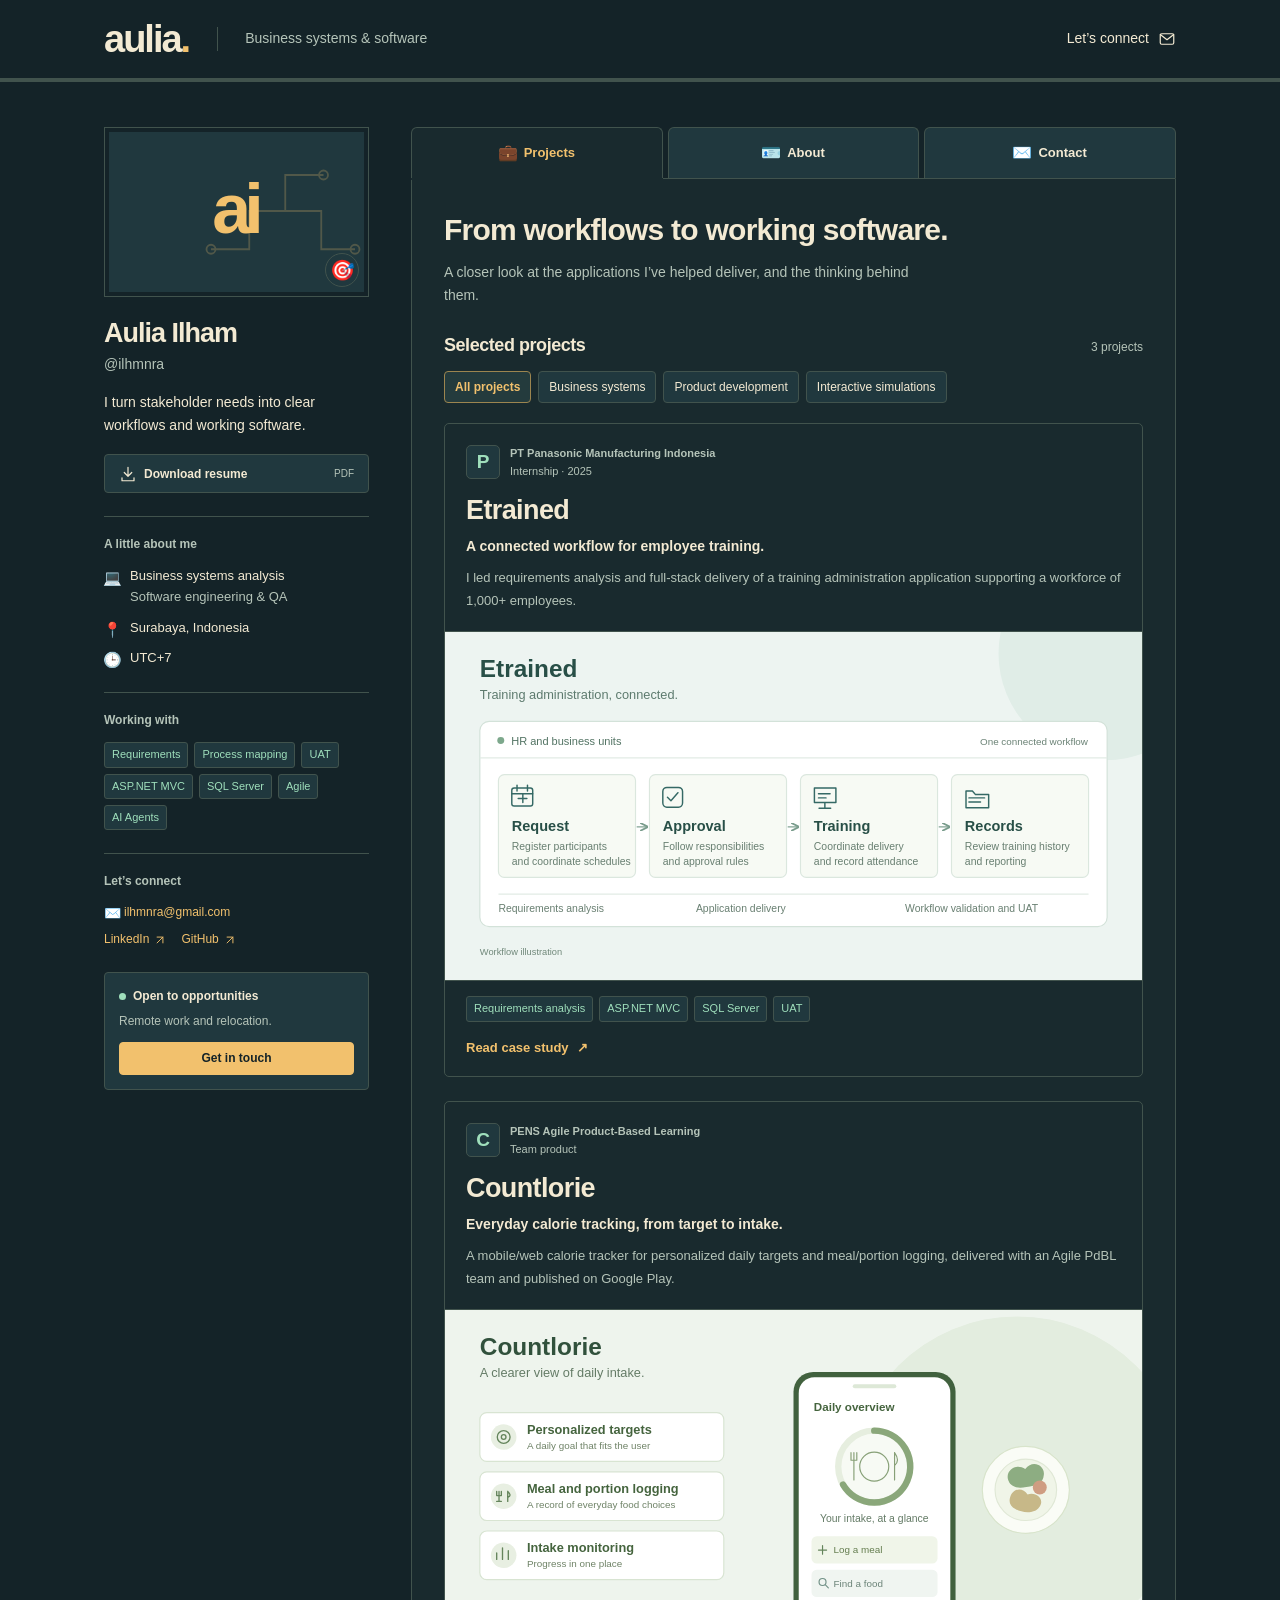
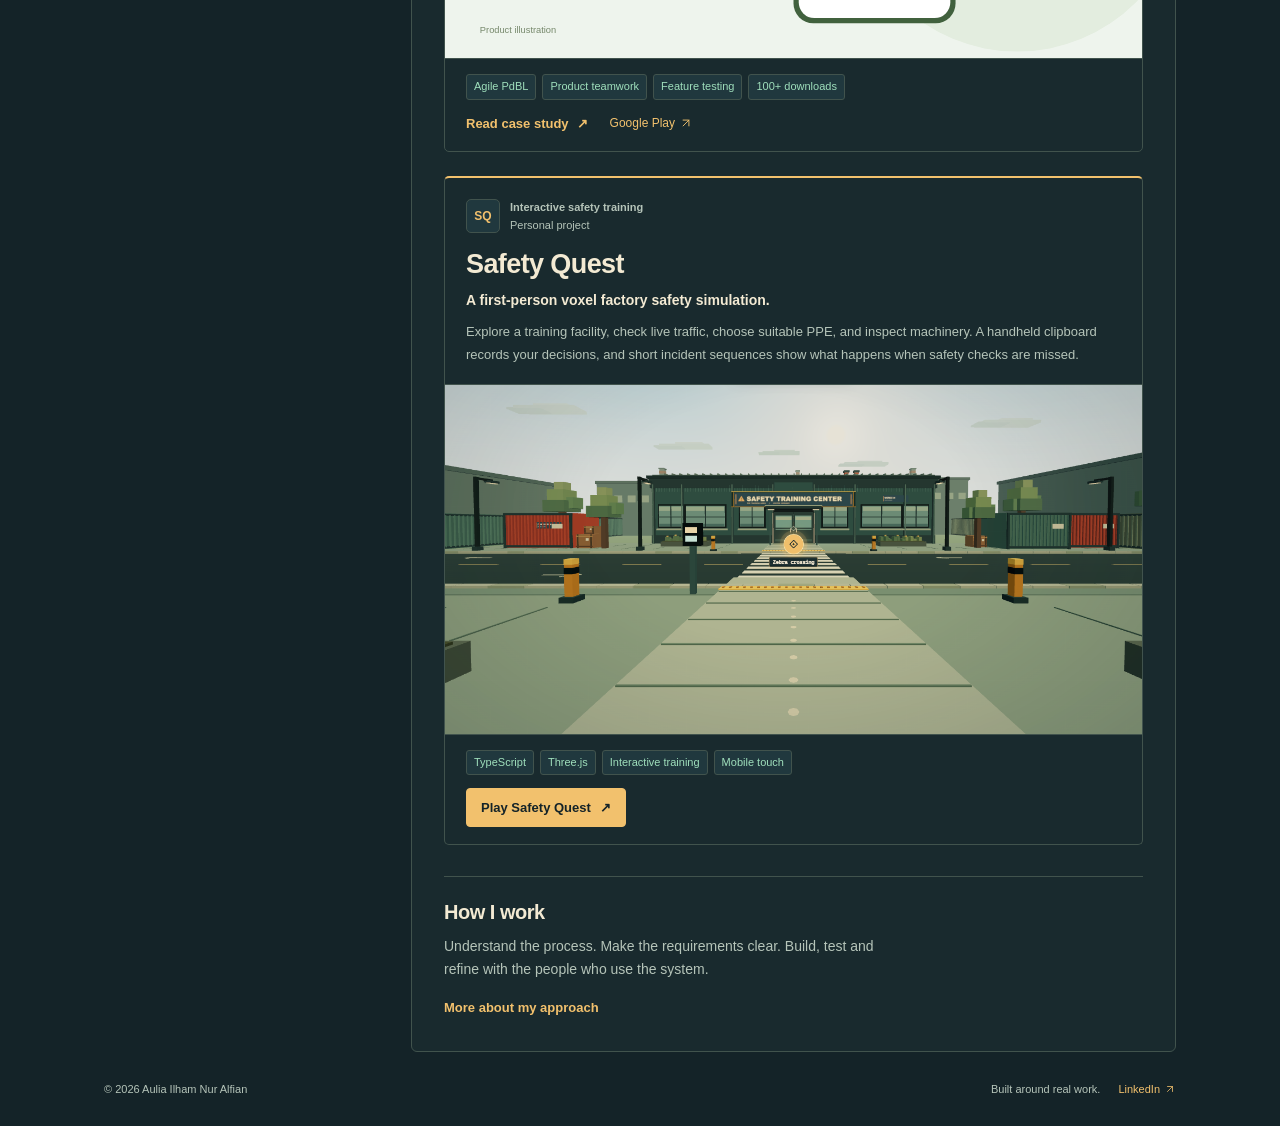
==== commit eadd6ec3: "Apply Safety Quest palette and feature the playable project" ====
--- a/index.html
+++ b/index.html
@@ -1,7 +1,7 @@
 <!doctype html>
 <html lang="en"><head><meta charset="utf-8"><meta name="viewport" content="width=device-width, initial-scale=1">
-<title>Projects | Aulia Ilham</title><meta name="description" content="Business systems analysis and software engineering portfolio of Aulia Ilham. Explore Etrained at Panasonic and the Countlorie Agile product.">
-<meta name="theme-color" content="#356965"><link rel="canonical" href="https://ilhmnra.github.io/"><meta property="og:url" content="https://ilhmnra.github.io/"><meta property="og:type" content="website"><meta property="og:title" content="Projects | Aulia Ilham"><meta property="og:description" content="Business systems analysis and software engineering portfolio of Aulia Ilham. Explore Etrained at Panasonic and the Countlorie Agile product.">
+<title>Projects | Aulia Ilham</title><meta name="description" content="Business systems analysis and software engineering portfolio of Aulia Ilham. Explore Etrained at Panasonic, Countlorie, and the Safety Quest training simulator.">
+<meta name="theme-color" content="#142328"><link rel="canonical" href="https://ilhmnra.github.io/"><meta property="og:url" content="https://ilhmnra.github.io/"><meta property="og:type" content="website"><meta property="og:title" content="Projects | Aulia Ilham"><meta property="og:description" content="Business systems analysis and software engineering portfolio of Aulia Ilham. Explore Etrained at Panasonic, Countlorie, and the Safety Quest training simulator.">
 <link rel="icon" href="./assets/favicon.svg" type="image/svg+xml"><link rel="stylesheet" href="./assets/styles.css"><script src="./assets/site.js" defer></script></head>
 <body><a class="skip-link" href="#main-content">Skip to content</a>
 <header class="masthead"><div class="masthead-inner"><a class="wordmark" href="./" aria-label="Aulia Ilham home">aulia<span>.</span></a><p>Business systems &amp; software</p><a class="header-contact" href="mailto:ilhmnra@gmail.com">Let’s connect <svg class="icon" viewBox="0 0 24 24" fill="none" stroke="currentColor" stroke-width="1.6" stroke-linecap="round" stroke-linejoin="round" aria-hidden="true"><rect x="3" y="5" width="18" height="14" rx="2"/><path d="m3 6 9 7 9-7"/></svg></a></div></header>
@@ -15,9 +15,23 @@
 <div class="availability"><p><span class="status-dot" aria-hidden="true"></span>Open to opportunities</p><span>Remote work and relocation.</span><a class="button positive" href="./contact/">Get in touch</a></div></aside>
 <div class="content-column"><nav class="tabs" aria-label="Portfolio sections"><a href="./" aria-current=page><span class="emoji-icon" aria-hidden="true">💼</span><span>Projects</span></a><a href="./about/" ><span class="emoji-icon" aria-hidden="true">🪪</span><span>About</span></a><a href="./contact/" ><span class="emoji-icon" aria-hidden="true">✉️</span><span>Contact</span></a></nav><main id="main-content" tabindex="-1">
 <section class="page-heading"><h1>From workflows to working software.</h1><p>A closer look at the applications I’ve helped deliver, and the thinking behind them.</p></section>
-<section class="project-collection" aria-labelledby="projects-heading"><div class="collection-heading"><h2 id="projects-heading">Selected projects</h2><span class="result-count" data-result-count aria-live="polite">2 projects</span></div>
-<div class="filters" role="group" aria-label="Filter projects"><button class="filter" type="button" aria-pressed="true" data-filter="all">All projects</button><button class="filter" type="button" aria-pressed="false" data-filter="business">Business systems</button><button class="filter" type="button" aria-pressed="false" data-filter="product">Product development</button></div>
+<section class="project-collection" aria-labelledby="projects-heading"><div class="collection-heading"><h2 id="projects-heading">Selected projects</h2><span class="result-count" data-result-count aria-live="polite">3 projects</span></div>
+<div class="filters" role="group" aria-label="Filter projects"><button class="filter" type="button" aria-pressed="true" data-filter="all">All projects</button><button class="filter" type="button" aria-pressed="false" data-filter="business">Business systems</button><button class="filter" type="button" aria-pressed="false" data-filter="product">Product development</button><button class="filter" type="button" aria-pressed="false" data-filter="interactive">Interactive simulations</button></div>
 <article class="project-card" data-category="business"><div class="project-card-copy"><div class="project-context"><span class="company-mark">P</span><span>PT Panasonic Manufacturing Indonesia<small>Internship · 2025</small></span></div><h3><a href="projects/etrained/">Etrained</a></h3><p class="project-subtitle">A connected workflow for employee training.</p><p>I led requirements analysis and full-stack delivery of a training administration application supporting a workforce of 1,000+ employees.</p></div><a class="project-visual" href="projects/etrained/" tabindex="-1" aria-hidden="true"><img src="assets/etrained-overview.svg" alt="" width="1200" height="600" fetchpriority="high"></a><div class="project-card-bottom"><ul class="chips" aria-label="Topics"><li>Requirements analysis</li><li>ASP.NET MVC</li><li>SQL Server</li><li>UAT</li></ul><a class="read-link" href="projects/etrained/">Read case study <span aria-hidden="true">↗</span></a></div></article>
-<article class="project-card" data-category="product"><div class="project-card-copy"><div class="project-context"><span class="company-mark mint">C</span><span>PENS Agile Product-Based Learning<small>Team product</small></span></div><h3><a href="projects/countlorie/">Countlorie</a></h3><p class="project-subtitle">Everyday calorie tracking, from target to intake.</p><p>A mobile/web calorie tracker for personalized daily targets and meal/portion logging, delivered with an Agile PdBL team and published on Google Play.</p></div><a class="project-visual" href="projects/countlorie/" tabindex="-1" aria-hidden="true"><img src="assets/countlorie-overview.svg" alt="" width="1200" height="600" loading="lazy"></a><div class="project-card-bottom"><ul class="chips" aria-label="Topics"><li>Agile PdBL</li><li>Product teamwork</li><li>Feature testing</li><li>100+ downloads</li></ul><div class="project-actions"><a class="read-link" href="projects/countlorie/">Read case study <span aria-hidden="true">↗</span></a><a class="text-link" href="https://play.google.com/store/apps/details?id=com.agilepdbl.countlorie" target="_blank" rel="noopener noreferrer">Google Play<svg class="icon" viewBox="0 0 24 24" fill="none" stroke="currentColor" stroke-width="1.6" stroke-linecap="round" stroke-linejoin="round" aria-hidden="true"><path d="M7 17 17 7M7 7h10v10"/></svg></a></div></div></article></section>
+<article class="project-card" data-category="product"><div class="project-card-copy"><div class="project-context"><span class="company-mark mint">C</span><span>PENS Agile Product-Based Learning<small>Team product</small></span></div><h3><a href="projects/countlorie/">Countlorie</a></h3><p class="project-subtitle">Everyday calorie tracking, from target to intake.</p><p>A mobile/web calorie tracker for personalized daily targets and meal/portion logging, delivered with an Agile PdBL team and published on Google Play.</p></div><a class="project-visual" href="projects/countlorie/" tabindex="-1" aria-hidden="true"><img src="assets/countlorie-overview.svg" alt="" width="1200" height="600" loading="lazy"></a><div class="project-card-bottom"><ul class="chips" aria-label="Topics"><li>Agile PdBL</li><li>Product teamwork</li><li>Feature testing</li><li>100+ downloads</li></ul><div class="project-actions"><a class="read-link" href="projects/countlorie/">Read case study <span aria-hidden="true">↗</span></a><a class="text-link" href="https://play.google.com/store/apps/details?id=com.agilepdbl.countlorie" target="_blank" rel="noopener noreferrer">Google Play<svg class="icon" viewBox="0 0 24 24" fill="none" stroke="currentColor" stroke-width="1.6" stroke-linecap="round" stroke-linejoin="round" aria-hidden="true"><path d="M7 17 17 7M7 7h10v10"/></svg></a></div></div></article>
+<article class="project-card safety-quest-card" data-category="interactive">
+  <div class="project-card-copy">
+    <div class="project-context"><span class="company-mark project-safety-mark" aria-hidden="true">SQ</span><span>Interactive safety training<small>Personal project</small></span></div>
+    <h3><a href="https://ilhmnra.github.io/safety-quest/">Safety Quest</a></h3>
+    <p class="project-subtitle">A first-person voxel factory safety simulation.</p>
+    <p>Explore a training facility, check live traffic, choose suitable PPE, and inspect machinery. A handheld clipboard records your decisions, and short incident sequences show what happens when safety checks are missed.</p>
+  </div>
+  <a class="project-visual safety-quest-visual" href="https://ilhmnra.github.io/safety-quest/" tabindex="-1" aria-hidden="true"><img src="assets/safety-quest-factory.png" alt="" width="1280" height="800" loading="lazy"></a>
+  <div class="project-card-bottom">
+    <ul class="chips" aria-label="Topics"><li>TypeScript</li><li>Three.js</li><li>Interactive training</li><li>Mobile touch</li></ul>
+    <a class="button primary" href="https://ilhmnra.github.io/safety-quest/">Play Safety Quest <span aria-hidden="true">↗</span></a>
+  </div>
+</article>
+</section>
 <section class="closing-note"><h2>How I work</h2><p>Understand the process. Make the requirements clear. Build, test and refine with the people who use the system.</p><a href="about/">More about my approach</a></section></main></div></div>
 <footer class="footer"><span>© <span data-current-year>2026</span> Aulia Ilham Nur Alfian</span><span>Built around real work.</span><a class="" href="https://www.linkedin.com/in/auliailham/" target="_blank" rel="noopener noreferrer">LinkedIn<svg class="icon" viewBox="0 0 24 24" fill="none" stroke="currentColor" stroke-width="1.6" stroke-linecap="round" stroke-linejoin="round" aria-hidden="true"><path d="M7 17 17 7M7 7h10v10"/></svg></a></footer></body></html>
--- a/assets/styles.css
+++ b/assets/styles.css
@@ -1,4 +1,20 @@
-:root{--blue:#356965;--blue-dark:#254f50;--paper:#fff;--canvas:#f1f6f5;--ink:#263e40;--muted:#5b7475;--line:#d2dfdd;--pale:#e7f0ee;--green:#3d775d;--heading:"Trebuchet MS",Arial,sans-serif;--body:Arial,Helvetica,sans-serif}
+:root{
+  color-scheme:dark;
+  --canvas:#142328;
+  --paper:#192a2e;
+  --surface:#20383e;
+  --pale:#243b3d;
+  --line:#41534d;
+  --ink:#f3ead3;
+  --muted:#b5c4b9;
+  --amber:#f2c16d;
+  --mint:#9fdfbc;
+  --blue:var(--amber);
+  --blue-dark:var(--amber);
+  --green:var(--mint);
+  --heading:"Trebuchet MS",Arial,sans-serif;
+  --body:Arial,Helvetica,sans-serif;
+}
 *{box-sizing:border-box}html{scroll-behavior:smooth}body{margin:0;background:var(--canvas);color:var(--ink);font:15px/1.65 var(--body)}a{color:var(--blue-dark);text-decoration:none;text-underline-offset:3px}a:hover{text-decoration:underline}a:focus-visible,button:focus-visible{outline:3px solid #c07129;outline-offset:4px}button{font:inherit}button,a{-webkit-tap-highlight-color:transparent}img{max-width:100%;height:auto;display:block}h1,h2,h3,p,ul,ol,dl{margin:0}h1,h2,h3{font-family:var(--heading);line-height:1.25;letter-spacing:-.025em}h1{font-size:32px}h2{font-size:22px}h3{font-size:19px}p+p{margin-top:14px}.icon{width:18px;height:18px;flex:0 0 auto;vertical-align:middle}.skip-link{position:fixed;z-index:5;left:16px;top:-100px;background:#fff;padding:10px 16px;border:2px solid var(--blue)}.skip-link:focus{top:12px}.masthead{background:var(--blue);border-bottom:4px solid #b9d1cc;color:#fff}.masthead-inner{max-width:1120px;margin:auto;min-height:78px;display:flex;align-items:center;gap:28px;padding:8px 24px}.wordmark{font-family:var(--heading);font-size:38px;line-height:1;font-weight:bold;letter-spacing:-2px;color:#fff}.wordmark span{color:#bfded8}.wordmark:hover{text-decoration:none}.masthead p{border-left:1px solid #6e938d;padding-left:27px;color:#e3efeb;font-size:14px}.header-contact{margin-left:auto;display:inline-flex;align-items:center;gap:9px;color:#fff;font-size:14px}.layout{max-width:1120px;margin:38px auto 0;display:grid;grid-template-columns:258px minmax(0,1fr);gap:34px;padding:0 24px;align-items:start}.profile{position:sticky;top:26px}.avatar{height:154px;border:1px solid var(--line);background:#e1ede9;position:relative;overflow:hidden;display:flex;align-items:center;justify-content:center;box-shadow:inset 0 0 0 6px #fff;margin-bottom:20px}.avatar span{font:bold 70px/.9 var(--heading);letter-spacing:-7px;color:var(--blue-dark);position:relative;z-index:1;margin:0 4px 5px 0}.avatar svg{position:absolute;right:-5px;bottom:-14px;width:180px;opacity:.23;fill:none;stroke:var(--blue);stroke-width:1.6}.profile h2{font-size:27px;letter-spacing:-1px}.handle{font-size:14px;color:var(--muted);margin-top:2px}.profile-intro{font-size:14px;margin-top:15px;line-height:1.65}.button{display:inline-flex;justify-content:center;align-items:center;gap:9px;min-height:39px;padding:8px 14px;border-radius:4px;border:1px solid transparent;font-weight:bold;font-size:13px;line-height:1.5;text-decoration:none}.button:hover{text-decoration:none}.secondary{background:linear-gradient(#fff,#f0f5f3);border-color:#cbdcd7;color:var(--blue-dark)}.secondary:hover{background:#e7f0ec}.primary{background:var(--blue);border-color:var(--blue);color:#fff}.primary:hover{background:var(--blue-dark)}.positive{color:#fff;background:var(--green);border-color:#326348}.positive:hover{background:#326348}.resume-button{width:100%;margin-top:17px;font-size:12px;gap:7px}.file-type{font-size:10px;font-weight:normal;color:var(--muted);margin-left:auto}.profile-details{font-size:13px}.profile-details p{position:relative;padding-left:26px;line-height:1.6}.profile-details .icon{position:absolute;left:0;top:3px;width:16px;height:16px;color:#557061}.profile-details span{color:var(--muted)}.chips{display:flex;list-style:none;padding:0;gap:6px;flex-wrap:wrap}.chips li{font-size:11px;line-height:1.4;padding:4px 7px;background:#f0f5f3;border:1px solid #dce7e2;color:#506d68;border-radius:3px}.sidebar-section>.chips{margin-top:0}.profile-links{display:flex;flex-wrap:wrap;gap:7px 14px;font-size:12px}.profile-links>a{display:inline-flex;align-items:center;gap:4px}.profile-links>a:first-child{width:100%}.profile-links .icon{width:14px;height:14px}.availability{padding:14px;border:1px solid #d4e3da;border-radius:4px;background:#ebf3ed;font-size:12px}.availability p{font-weight:bold;color:#375e4c;display:flex;gap:7px;align-items:center;margin-bottom:5px}.status-dot{height:7px;width:7px;background:var(--green);border-radius:100%;display:inline-block;flex:0 0 auto}.availability>span{display:block;color:#557163;line-height:1.6}.availability .button{margin-top:11px;min-height:33px;padding:5px;width:100%;font-size:12px}.content-column{min-width:0}.tabs{display:grid;grid-template-columns:repeat(3,1fr);gap:5px;position:relative;z-index:1}.tabs a{border:1px solid #d6e3de;border-bottom:0;background:#e1ede9;border-radius:6px 6px 0 0;display:flex;align-items:center;justify-content:center;gap:7px;min-height:51px;color:#45665f;font-size:13px;font-weight:bold}.tabs a:hover{background:#ebf3ef;text-decoration:none}.tabs a[aria-current=page]{background:#fff;color:var(--blue-dark);box-shadow:0 2px 0 #fff}.tabs .icon{width:17px;height:17px}main{background:#fff;border:1px solid var(--line);padding:30px;min-height:600px;border-radius:0 0 6px 6px}main:focus{outline:0}.page-heading{margin-bottom:27px}.page-heading h1{font-size:30px;max-width:570px}.page-heading p{margin-top:12px;color:var(--muted);font-size:14px;max-width:60ch}.collection-heading{display:flex;align-items:baseline;justify-content:space-between;gap:12px;margin-bottom:14px}.collection-heading h2{font-size:18px}.result-count{font-size:12px;color:var(--muted)}.filters{display:flex;gap:7px;flex-wrap:wrap;margin-bottom:20px}.filter{border:1px solid #d5e3dd;border-radius:4px;background:#fff;color:var(--muted);padding:6px 10px;cursor:pointer;font-size:12px;line-height:1.5}.filter:hover{background:#f1f6f3}.filter[aria-pressed=true]{border-color:#96b7ad;background:#ebf3ef;color:#254f50;font-weight:bold}.project-card{border:1px solid var(--line);border-radius:5px;overflow:hidden;margin-bottom:24px;background:#fff}.project-card[hidden]{display:none}.project-card-copy{padding:21px 21px 18px}.project-context{display:flex;align-items:center;gap:10px;font-size:11px;font-weight:bold;color:#506f67;line-height:1.5;margin-bottom:15px}.project-context small{display:block;font-size:11px;font-weight:normal;color:#557061;margin-top:1px}.company-mark{display:flex;align-items:center;justify-content:center;background:#e7f0ec;color:#376859;border:1px solid #cbded5;width:34px;height:34px;font:700 19px var(--heading);border-radius:5px}.company-mark.mint{background:#edf3e9;border-color:#dce8d2;color:#607b48}.project-card h3{font-size:27px;letter-spacing:-.6px}.project-card h3 a{color:var(--ink)}.project-subtitle{font-weight:bold;font-size:14px;margin:7px 0 9px}.project-card-copy>p:last-child{font-size:13px;color:var(--muted);line-height:1.75;margin-top:0}.project-visual{display:block;border-top:1px solid #dfe9e3;border-bottom:1px solid #dfe9e3;background:#ebf3ef}.project-visual img{width:100%;aspect-ratio:2/1;object-fit:contain}.project-card-bottom{padding:15px 21px 17px}.project-card-bottom .chips{margin-bottom:13px}.read-link{font-size:13px;font-weight:bold;display:inline-flex;gap:8px;align-items:center}.project-actions{display:flex;align-items:center;gap:22px;flex-wrap:wrap}.text-link{display:inline-flex;align-items:center;gap:4px;font-size:12px}.text-link .icon{width:14px;height:14px}.closing-note{margin-top:31px;padding-top:23px;border-top:1px solid var(--line)}.closing-note h2{font-size:20px}.closing-note p{font-size:14px;color:var(--muted);margin:10px 0 13px;max-width:60ch}.closing-note a{font-size:13px;font-weight:bold}.back-link{font-size:12px;display:inline-block;margin-bottom:24px}.case-context{font-size:12px;color:var(--muted);margin-bottom:12px}.case-header h1{font-size:38px}.case-deck{font-size:18px;line-height:1.5;max-width:42ch;margin-top:10px}.case-header .chips{margin-top:18px}.case-image{width:100%;border:1px solid var(--line);border-radius:4px;margin-top:25px}.project-facts{display:grid;grid-template-columns:1fr 1fr;column-gap:24px;row-gap:19px;padding:23px 0;border-bottom:1px solid var(--line)}dt{font-size:12px;font-weight:bold;color:var(--muted);margin-bottom:5px}dd{margin:0;font-size:13px;line-height:1.6}.case-study>section{margin-top:30px}.case-study h2{font-size:22px;margin-bottom:12px}.case-study section p{font-size:14px;line-height:1.8;max-width:70ch}.feature-list{padding-left:19px;margin-top:14px;font-size:14px;line-height:1.8}.feature-list li+li{margin-top:6px}.outcome{border-left:3px solid #a6c7bb;padding-left:18px}.project-note{font-size:12px;color:var(--muted);line-height:1.6;margin:24px 0}.experience-list{list-style:none;padding:0}.experience-list>li{padding:24px 0;border-top:1px solid var(--line)}.experience-list>li:first-child{padding-top:0;border-top:0}.experience-top{display:flex;justify-content:space-between;align-items:baseline;gap:15px}.experience-top h2{font-size:20px}.experience-top time{font-size:12px;color:var(--muted);white-space:nowrap}.experience-list h3{font-size:14px;line-height:1.5;margin-top:9px;letter-spacing:0;font-weight:normal}.experience-list .engagement{font-size:11px;margin-top:7px;color:#557061}.experience-list p:last-of-type{font-size:13px;color:var(--muted);margin-top:10px}.experience-list a{font-size:13px;font-weight:bold;display:inline-block;margin-top:12px}.prose>section+section{margin-top:30px;padding-top:26px;border-top:1px solid var(--line)}.prose h2{font-size:22px;margin-bottom:13px}.prose h3{font-size:16px;line-height:1.5;margin:12px 0 9px}.prose p{font-size:14px;line-height:1.8}.recognition{display:flex;gap:15px}.award-icon{font-size:29px;color:#7d6635;line-height:1.2}.recognition h2{font-size:20px}.recognition p+p{margin-top:9px}.recognition a{display:inline-flex;gap:5px;align-items:center;font-size:12px;margin-top:13px}.recognition a .icon{width:13px;height:13px}.skills-list>div{margin-top:18px}.skills-list dt{font-size:13px;color:var(--ink)}.skills-list dd{font-size:14px;color:var(--muted)}.contact-intro{display:flex;align-items:flex-start;gap:10px;padding:17px;background:#eff5ef;border:1px solid #dce7db;border-radius:4px}.contact-intro .status-dot{margin-top:8px}.contact-intro p{font-size:13px;color:#4a6b54}.contact-list{margin:24px 0 28px}.contact-list>div{padding:17px 0;border-bottom:1px solid var(--line)}.contact-list dd a{display:inline-flex;align-items:center;gap:5px;font-size:15px;overflow-wrap:anywhere}.contact-list .icon{width:15px;height:15px}.resume-note{margin-top:40px;padding-top:25px;border-top:1px solid var(--line)}.resume-note h2{font-size:20px}.resume-note p{font-size:14px;color:var(--muted);margin:11px 0}.resume-note a{font-size:13px;font-weight:bold}.footer{max-width:1120px;margin:28px auto 0;padding:0 24px 28px;display:flex;align-items:center;gap:18px;color:#557061;font-size:11px}.footer>span:nth-child(2){margin-left:auto}.footer a{display:inline-flex;gap:4px;align-items:center}.footer .icon{width:12px;height:12px}
 @media(min-width:1280px){.layout{margin-top:45px;gap:42px;grid-template-columns:265px minmax(0,1fr)}main{padding:32px}.avatar{height:170px}}
 @media(max-width:850px){.layout{grid-template-columns:210px minmax(0,1fr);gap:22px;padding:0 20px;margin-top:26px}.masthead-inner{padding-left:20px;padding-right:20px}.profile h2{font-size:24px}.avatar{height:140px}.profile-intro{font-size:13px}main{padding:24px}.tabs a{gap:6px;font-size:12px}.tabs .icon{width:14px;height:14px}.page-heading h1{font-size:27px}.project-card-copy,.project-card-bottom{padding-left:17px;padding-right:17px}.project-facts{grid-template-columns:1fr}.experience-top{display:block}.experience-top time{display:block;margin-top:5px}}
@@ -77,3 +93,41 @@
 @media(max-width:370px){.career-highlights{grid-template-columns:1fr}.career-highlights>div,.career-highlights>article{border-left:0;border-top:1px solid #dfe8e0;padding:13px 14px}.career-highlights>div:first-child,.career-highlights>article:first-child{border-top:0}.highlight-icon{display:inline-flex;margin:0 6px 0 0}.career-highlights h3,.highlight-label{font-size:12px}.career-highlights p,.highlight-note{font-size:11px}.about-story>h2{font-size:25px}}
 .working-languages{margin-top:18px;font-size:12px;color:var(--muted)}
 @media(prefers-reduced-motion:reduce){html{scroll-behavior:auto}}
+
+
+/* Industrial teal, cream, and amber from the Safety Quest interface. */
+a:focus-visible,button:focus-visible,.career-list summary:focus-visible{outline-color:var(--amber)}
+.skip-link,.masthead{background:var(--canvas);color:var(--ink);border-color:var(--line)}
+.wordmark,.header-contact{color:var(--ink)}
+.wordmark span{color:var(--amber)}
+.masthead p{color:var(--muted);border-color:var(--line)}
+.avatar{background:var(--surface);box-shadow:inset 0 0 0 4px var(--canvas)}
+.avatar .avatar-badge,.chips li,.tool-groups .chips li,.company-mark,.company-mark.mint{
+  background:var(--surface);border-color:var(--line);color:var(--mint)
+}
+.sidebar-heading,.profile-details .icon,.project-context,.project-context small,.footer,
+.about-story>p,.career-highlights p,.highlight-note,.career-top time,.career-list>li>time,
+.career-company,.career-list details,.education-list .education-date,.education-list time,
+.about-cta p,.experience-list .engagement,.availability>span,.contact-intro p{color:var(--muted)}
+.tabs a,.filter,.secondary{
+  background:var(--surface);border-color:var(--line);color:var(--ink)
+}
+.tabs a:hover,.filter:hover,.secondary:hover{background:var(--pale)}
+.tabs a[aria-current=page]{background:var(--paper);color:var(--amber);box-shadow:0 2px 0 var(--paper)}
+.filter[aria-pressed=true]{background:var(--pale);color:var(--amber);border-color:#9c854f}
+main,.project-card{background:var(--paper)}
+.project-card{border-color:var(--line)}
+.project-visual{background:var(--surface);border-color:var(--line)}
+.primary,.positive{background:var(--amber);border-color:var(--amber);color:var(--canvas)}
+.primary:hover,.positive:hover{background:#ffcf7d;border-color:#ffcf7d}
+.availability,.contact-intro,.career-highlights,.about-section>h2,.about-cta{
+  background:var(--surface);border-color:var(--line)
+}
+.availability p,.career-highlights h3,.highlight-label,.about-section>h2,.capability-grid h3,
+.tool-groups h3,.career-list h3,.career-list summary,.education-list h3,.principles-list h3,.about-cta h2{color:var(--ink)}
+.career-highlights>div,.career-highlights>article,.career-list>li,.education-list article+article{border-color:var(--line)}
+.outcome{border-left-color:#729a89}
+.award-icon{color:var(--amber)}
+.safety-quest-card{border-top:2px solid var(--amber)}
+.project-safety-mark{font-size:12px;color:var(--amber)}
+.safety-quest-visual img{object-fit:cover;object-position:50% 86%}
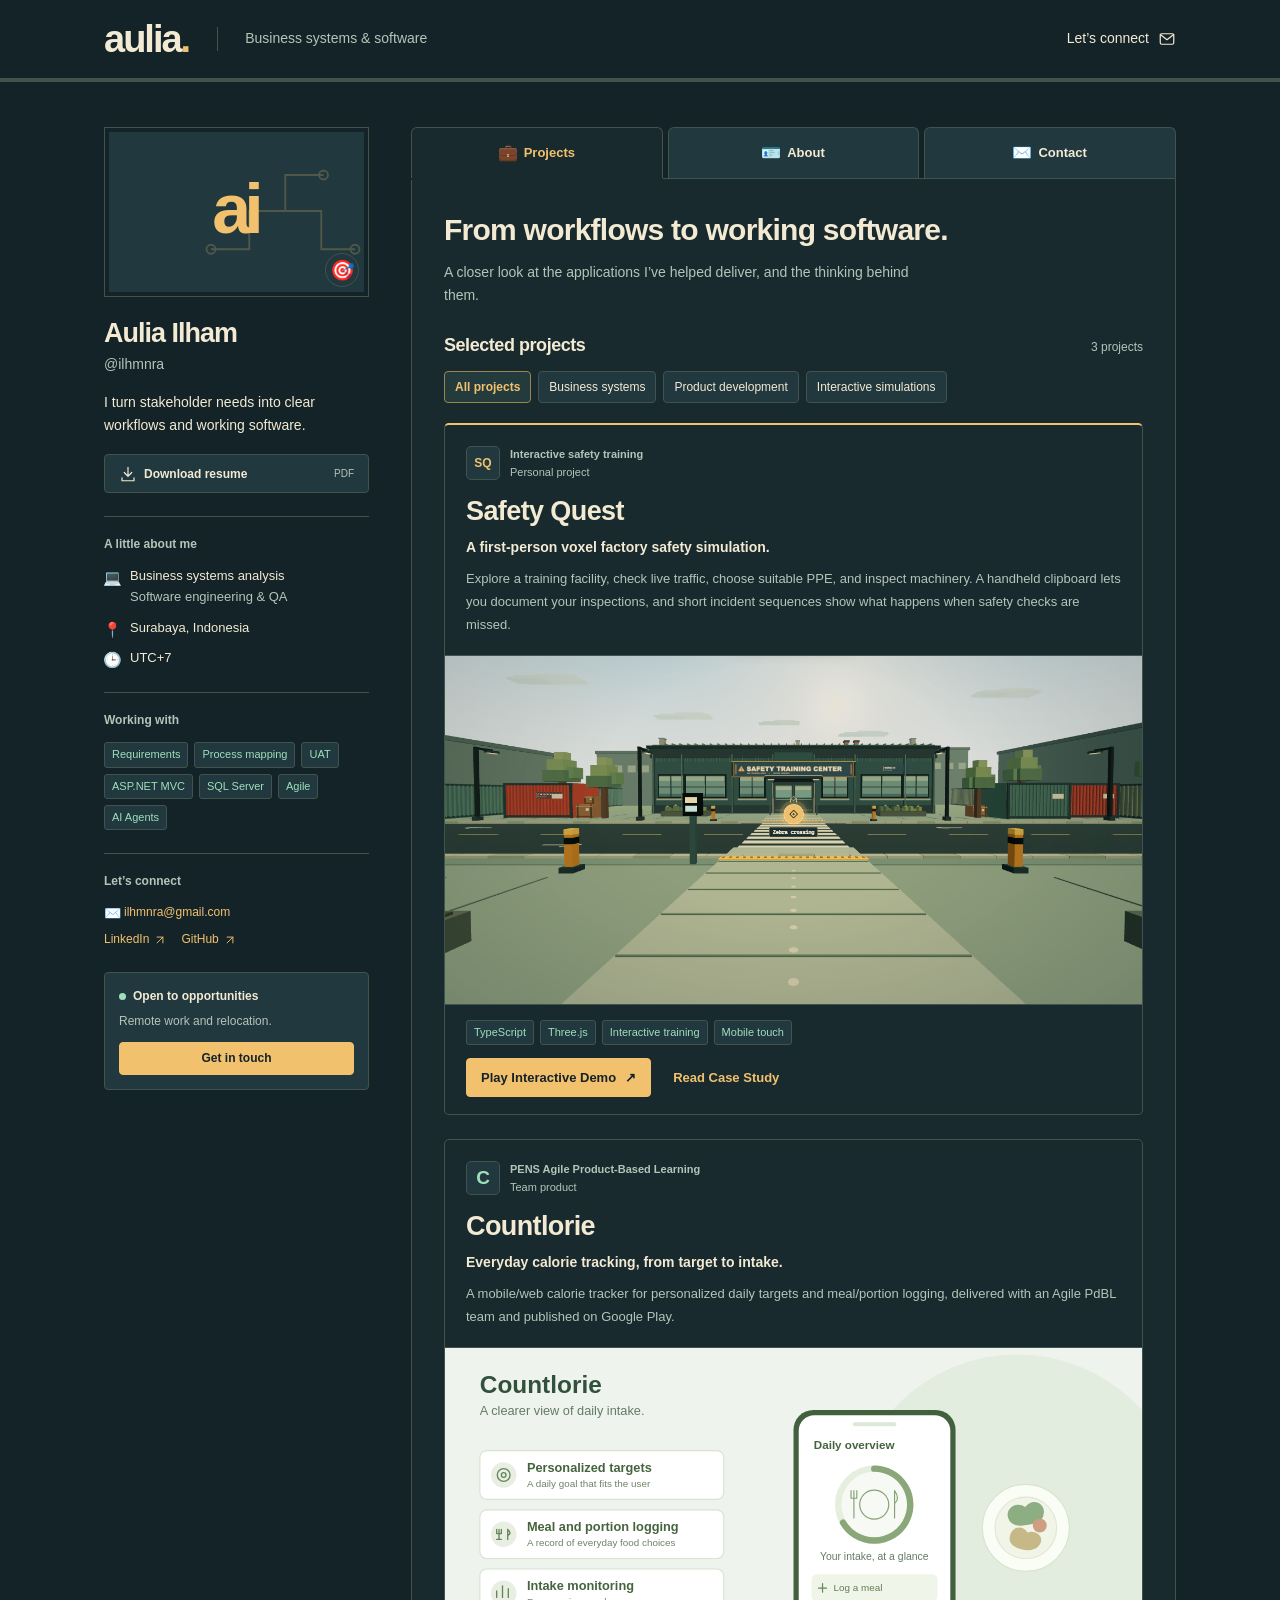
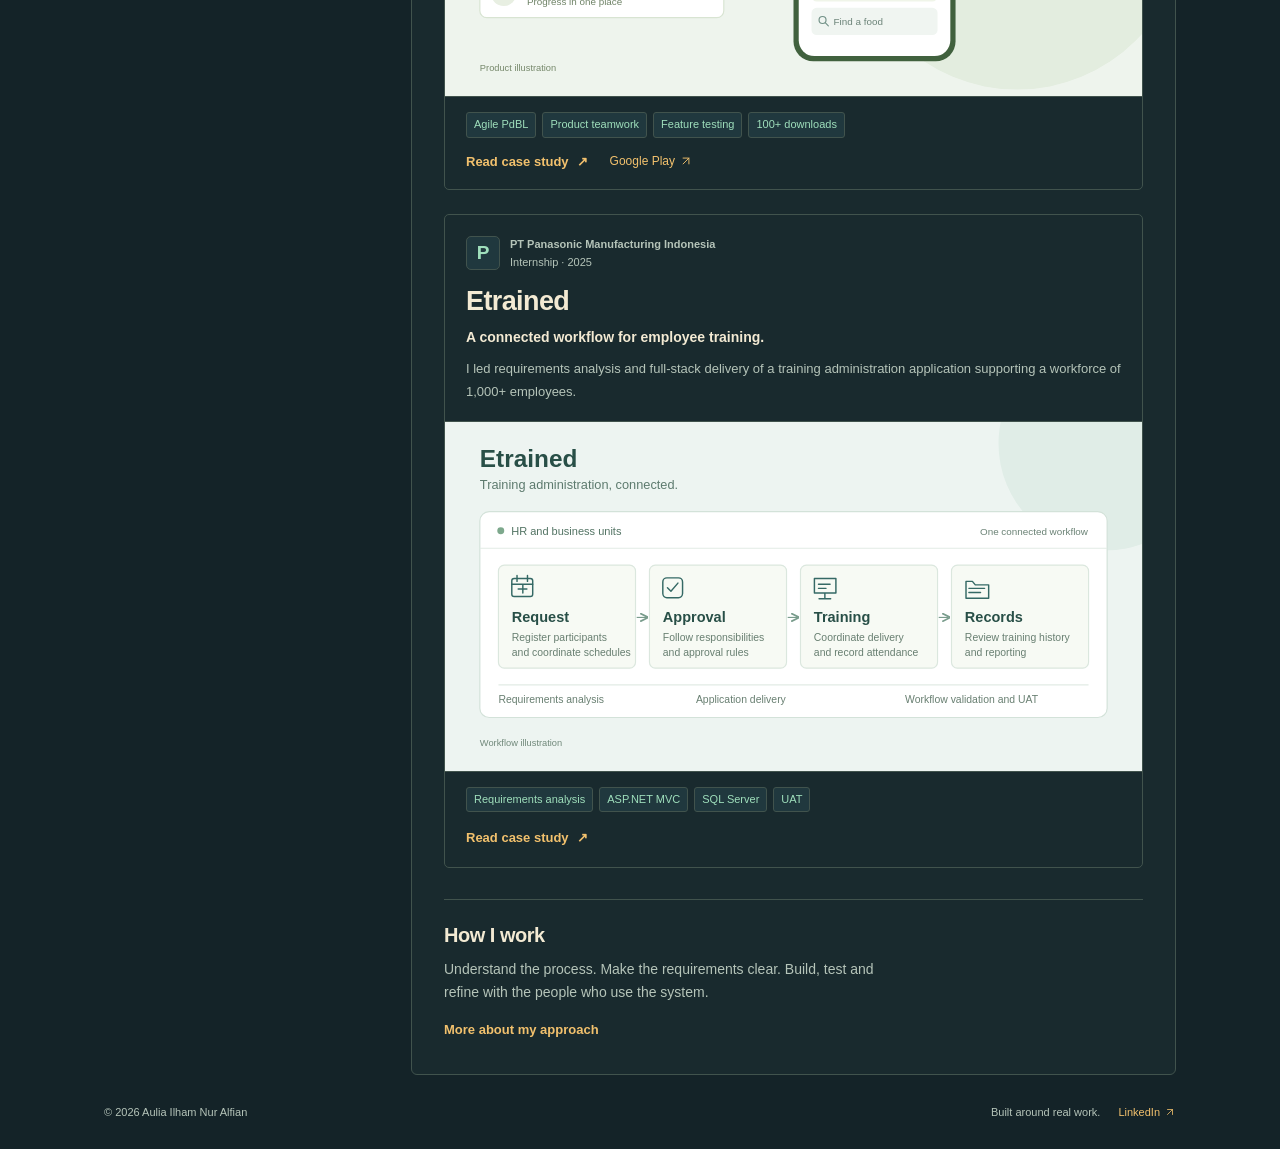
==== commit ffbe12d4: "Feature Safety Quest and publish its project case study" ====
--- a/index.html
+++ b/index.html
@@ -1,7 +1,7 @@
 <!doctype html>
 <html lang="en"><head><meta charset="utf-8"><meta name="viewport" content="width=device-width, initial-scale=1">
-<title>Projects | Aulia Ilham</title><meta name="description" content="Business systems analysis and software engineering portfolio of Aulia Ilham. Explore Etrained at Panasonic, Countlorie, and the Safety Quest training simulator.">
-<meta name="theme-color" content="#142328"><link rel="canonical" href="https://ilhmnra.github.io/"><meta property="og:url" content="https://ilhmnra.github.io/"><meta property="og:type" content="website"><meta property="og:title" content="Projects | Aulia Ilham"><meta property="og:description" content="Business systems analysis and software engineering portfolio of Aulia Ilham. Explore Etrained at Panasonic, Countlorie, and the Safety Quest training simulator.">
+<title>Projects | Aulia Ilham</title><meta name="description" content="Business systems analysis and software engineering portfolio of Aulia Ilham. Explore Safety Quest, Countlorie, and Etrained at Panasonic.">
+<meta name="theme-color" content="#142328"><link rel="canonical" href="https://ilhmnra.github.io/"><meta property="og:url" content="https://ilhmnra.github.io/"><meta property="og:type" content="website"><meta property="og:title" content="Projects | Aulia Ilham"><meta property="og:description" content="Business systems analysis and software engineering portfolio of Aulia Ilham. Explore Safety Quest, Countlorie, and Etrained at Panasonic.">
 <link rel="icon" href="./assets/favicon.svg" type="image/svg+xml"><link rel="stylesheet" href="./assets/styles.css"><script src="./assets/site.js" defer></script></head>
 <body><a class="skip-link" href="#main-content">Skip to content</a>
 <header class="masthead"><div class="masthead-inner"><a class="wordmark" href="./" aria-label="Aulia Ilham home">aulia<span>.</span></a><p>Business systems &amp; software</p><a class="header-contact" href="mailto:ilhmnra@gmail.com">Let’s connect <svg class="icon" viewBox="0 0 24 24" fill="none" stroke="currentColor" stroke-width="1.6" stroke-linecap="round" stroke-linejoin="round" aria-hidden="true"><rect x="3" y="5" width="18" height="14" rx="2"/><path d="m3 6 9 7 9-7"/></svg></a></div></header>
@@ -17,21 +17,21 @@
 <section class="page-heading"><h1>From workflows to working software.</h1><p>A closer look at the applications I’ve helped deliver, and the thinking behind them.</p></section>
 <section class="project-collection" aria-labelledby="projects-heading"><div class="collection-heading"><h2 id="projects-heading">Selected projects</h2><span class="result-count" data-result-count aria-live="polite">3 projects</span></div>
 <div class="filters" role="group" aria-label="Filter projects"><button class="filter" type="button" aria-pressed="true" data-filter="all">All projects</button><button class="filter" type="button" aria-pressed="false" data-filter="business">Business systems</button><button class="filter" type="button" aria-pressed="false" data-filter="product">Product development</button><button class="filter" type="button" aria-pressed="false" data-filter="interactive">Interactive simulations</button></div>
-<article class="project-card" data-category="business"><div class="project-card-copy"><div class="project-context"><span class="company-mark">P</span><span>PT Panasonic Manufacturing Indonesia<small>Internship · 2025</small></span></div><h3><a href="projects/etrained/">Etrained</a></h3><p class="project-subtitle">A connected workflow for employee training.</p><p>I led requirements analysis and full-stack delivery of a training administration application supporting a workforce of 1,000+ employees.</p></div><a class="project-visual" href="projects/etrained/" tabindex="-1" aria-hidden="true"><img src="assets/etrained-overview.svg" alt="" width="1200" height="600" fetchpriority="high"></a><div class="project-card-bottom"><ul class="chips" aria-label="Topics"><li>Requirements analysis</li><li>ASP.NET MVC</li><li>SQL Server</li><li>UAT</li></ul><a class="read-link" href="projects/etrained/">Read case study <span aria-hidden="true">↗</span></a></div></article>
-<article class="project-card" data-category="product"><div class="project-card-copy"><div class="project-context"><span class="company-mark mint">C</span><span>PENS Agile Product-Based Learning<small>Team product</small></span></div><h3><a href="projects/countlorie/">Countlorie</a></h3><p class="project-subtitle">Everyday calorie tracking, from target to intake.</p><p>A mobile/web calorie tracker for personalized daily targets and meal/portion logging, delivered with an Agile PdBL team and published on Google Play.</p></div><a class="project-visual" href="projects/countlorie/" tabindex="-1" aria-hidden="true"><img src="assets/countlorie-overview.svg" alt="" width="1200" height="600" loading="lazy"></a><div class="project-card-bottom"><ul class="chips" aria-label="Topics"><li>Agile PdBL</li><li>Product teamwork</li><li>Feature testing</li><li>100+ downloads</li></ul><div class="project-actions"><a class="read-link" href="projects/countlorie/">Read case study <span aria-hidden="true">↗</span></a><a class="text-link" href="https://play.google.com/store/apps/details?id=com.agilepdbl.countlorie" target="_blank" rel="noopener noreferrer">Google Play<svg class="icon" viewBox="0 0 24 24" fill="none" stroke="currentColor" stroke-width="1.6" stroke-linecap="round" stroke-linejoin="round" aria-hidden="true"><path d="M7 17 17 7M7 7h10v10"/></svg></a></div></div></article>
 <article class="project-card safety-quest-card" data-category="interactive">
   <div class="project-card-copy">
     <div class="project-context"><span class="company-mark project-safety-mark" aria-hidden="true">SQ</span><span>Interactive safety training<small>Personal project</small></span></div>
-    <h3><a href="https://ilhmnra.github.io/safety-quest/">Safety Quest</a></h3>
+    <h3><a href="projects/safety-quest/">Safety Quest</a></h3>
     <p class="project-subtitle">A first-person voxel factory safety simulation.</p>
-    <p>Explore a training facility, check live traffic, choose suitable PPE, and inspect machinery. A handheld clipboard records your decisions, and short incident sequences show what happens when safety checks are missed.</p>
+    <p>Explore a training facility, check live traffic, choose suitable PPE, and inspect machinery. A handheld clipboard lets you document your inspections, and short incident sequences show what happens when safety checks are missed.</p>
   </div>
-  <a class="project-visual safety-quest-visual" href="https://ilhmnra.github.io/safety-quest/" tabindex="-1" aria-hidden="true"><img src="assets/safety-quest-factory.png" alt="" width="1280" height="800" loading="lazy"></a>
+  <a class="project-visual safety-quest-visual" href="projects/safety-quest/" tabindex="-1" aria-hidden="true"><img src="assets/safety-quest-factory.png" alt="" width="1280" height="800" fetchpriority="high"></a>
   <div class="project-card-bottom">
     <ul class="chips" aria-label="Topics"><li>TypeScript</li><li>Three.js</li><li>Interactive training</li><li>Mobile touch</li></ul>
-    <a class="button primary" href="https://ilhmnra.github.io/safety-quest/">Play Safety Quest <span aria-hidden="true">↗</span></a>
+    <div class="project-actions"><a class="button primary" href="https://ilhmnra.github.io/safety-quest/">Play Interactive Demo <span aria-hidden="true">↗</span></a><a class="read-link" href="projects/safety-quest/">Read Case Study</a></div>
   </div>
 </article>
+<article class="project-card" data-category="product"><div class="project-card-copy"><div class="project-context"><span class="company-mark mint">C</span><span>PENS Agile Product-Based Learning<small>Team product</small></span></div><h3><a href="projects/countlorie/">Countlorie</a></h3><p class="project-subtitle">Everyday calorie tracking, from target to intake.</p><p>A mobile/web calorie tracker for personalized daily targets and meal/portion logging, delivered with an Agile PdBL team and published on Google Play.</p></div><a class="project-visual" href="projects/countlorie/" tabindex="-1" aria-hidden="true"><img src="assets/countlorie-overview.svg" alt="" width="1200" height="600" loading="lazy"></a><div class="project-card-bottom"><ul class="chips" aria-label="Topics"><li>Agile PdBL</li><li>Product teamwork</li><li>Feature testing</li><li>100+ downloads</li></ul><div class="project-actions"><a class="read-link" href="projects/countlorie/">Read case study <span aria-hidden="true">↗</span></a><a class="text-link" href="https://play.google.com/store/apps/details?id=com.agilepdbl.countlorie" target="_blank" rel="noopener noreferrer">Google Play<svg class="icon" viewBox="0 0 24 24" fill="none" stroke="currentColor" stroke-width="1.6" stroke-linecap="round" stroke-linejoin="round" aria-hidden="true"><path d="M7 17 17 7M7 7h10v10"/></svg></a></div></div></article>
+<article class="project-card" data-category="business"><div class="project-card-copy"><div class="project-context"><span class="company-mark">P</span><span>PT Panasonic Manufacturing Indonesia<small>Internship · 2025</small></span></div><h3><a href="projects/etrained/">Etrained</a></h3><p class="project-subtitle">A connected workflow for employee training.</p><p>I led requirements analysis and full-stack delivery of a training administration application supporting a workforce of 1,000+ employees.</p></div><a class="project-visual" href="projects/etrained/" tabindex="-1" aria-hidden="true"><img src="assets/etrained-overview.svg" alt="" width="1200" height="600" loading="lazy"></a><div class="project-card-bottom"><ul class="chips" aria-label="Topics"><li>Requirements analysis</li><li>ASP.NET MVC</li><li>SQL Server</li><li>UAT</li></ul><a class="read-link" href="projects/etrained/">Read case study <span aria-hidden="true">↗</span></a></div></article>
 </section>
 <section class="closing-note"><h2>How I work</h2><p>Understand the process. Make the requirements clear. Build, test and refine with the people who use the system.</p><a href="about/">More about my approach</a></section></main></div></div>
 <footer class="footer"><span>© <span data-current-year>2026</span> Aulia Ilham Nur Alfian</span><span>Built around real work.</span><a class="" href="https://www.linkedin.com/in/auliailham/" target="_blank" rel="noopener noreferrer">LinkedIn<svg class="icon" viewBox="0 0 24 24" fill="none" stroke="currentColor" stroke-width="1.6" stroke-linecap="round" stroke-linejoin="round" aria-hidden="true"><path d="M7 17 17 7M7 7h10v10"/></svg></a></footer></body></html>
